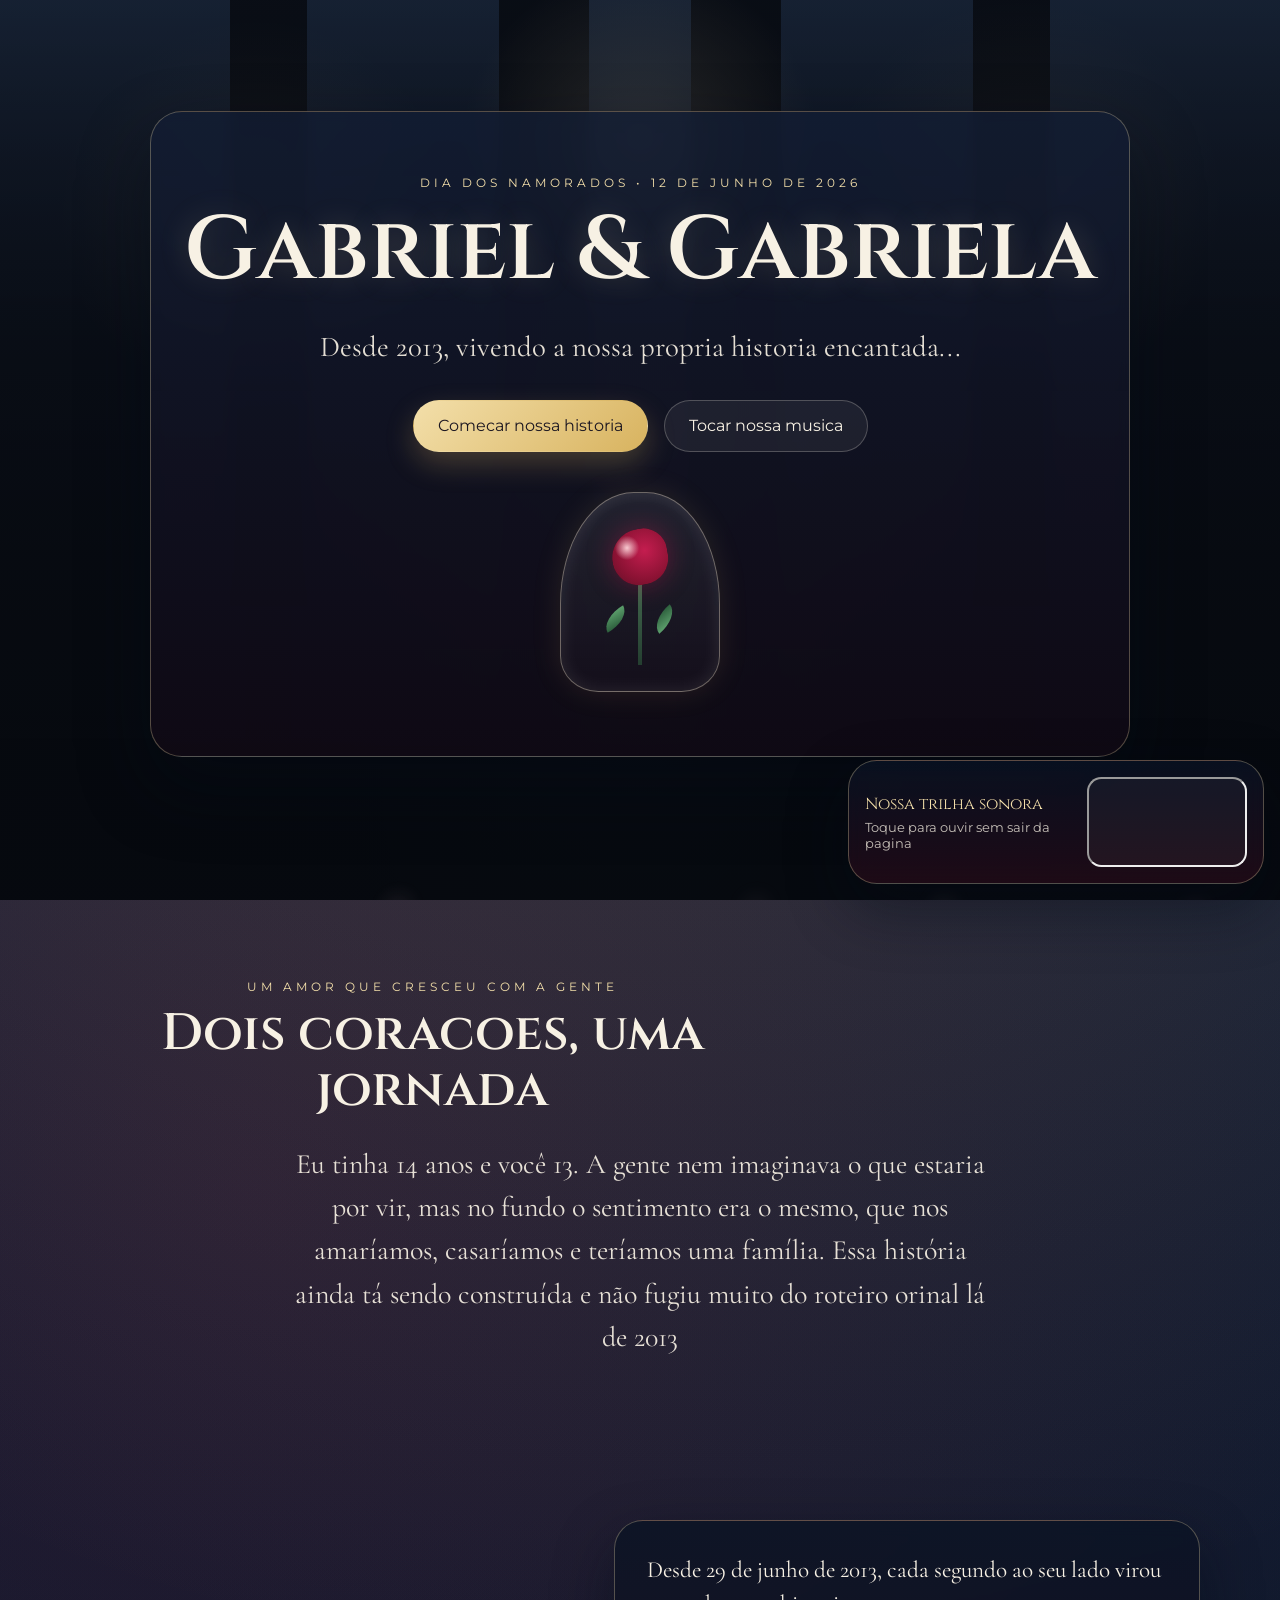
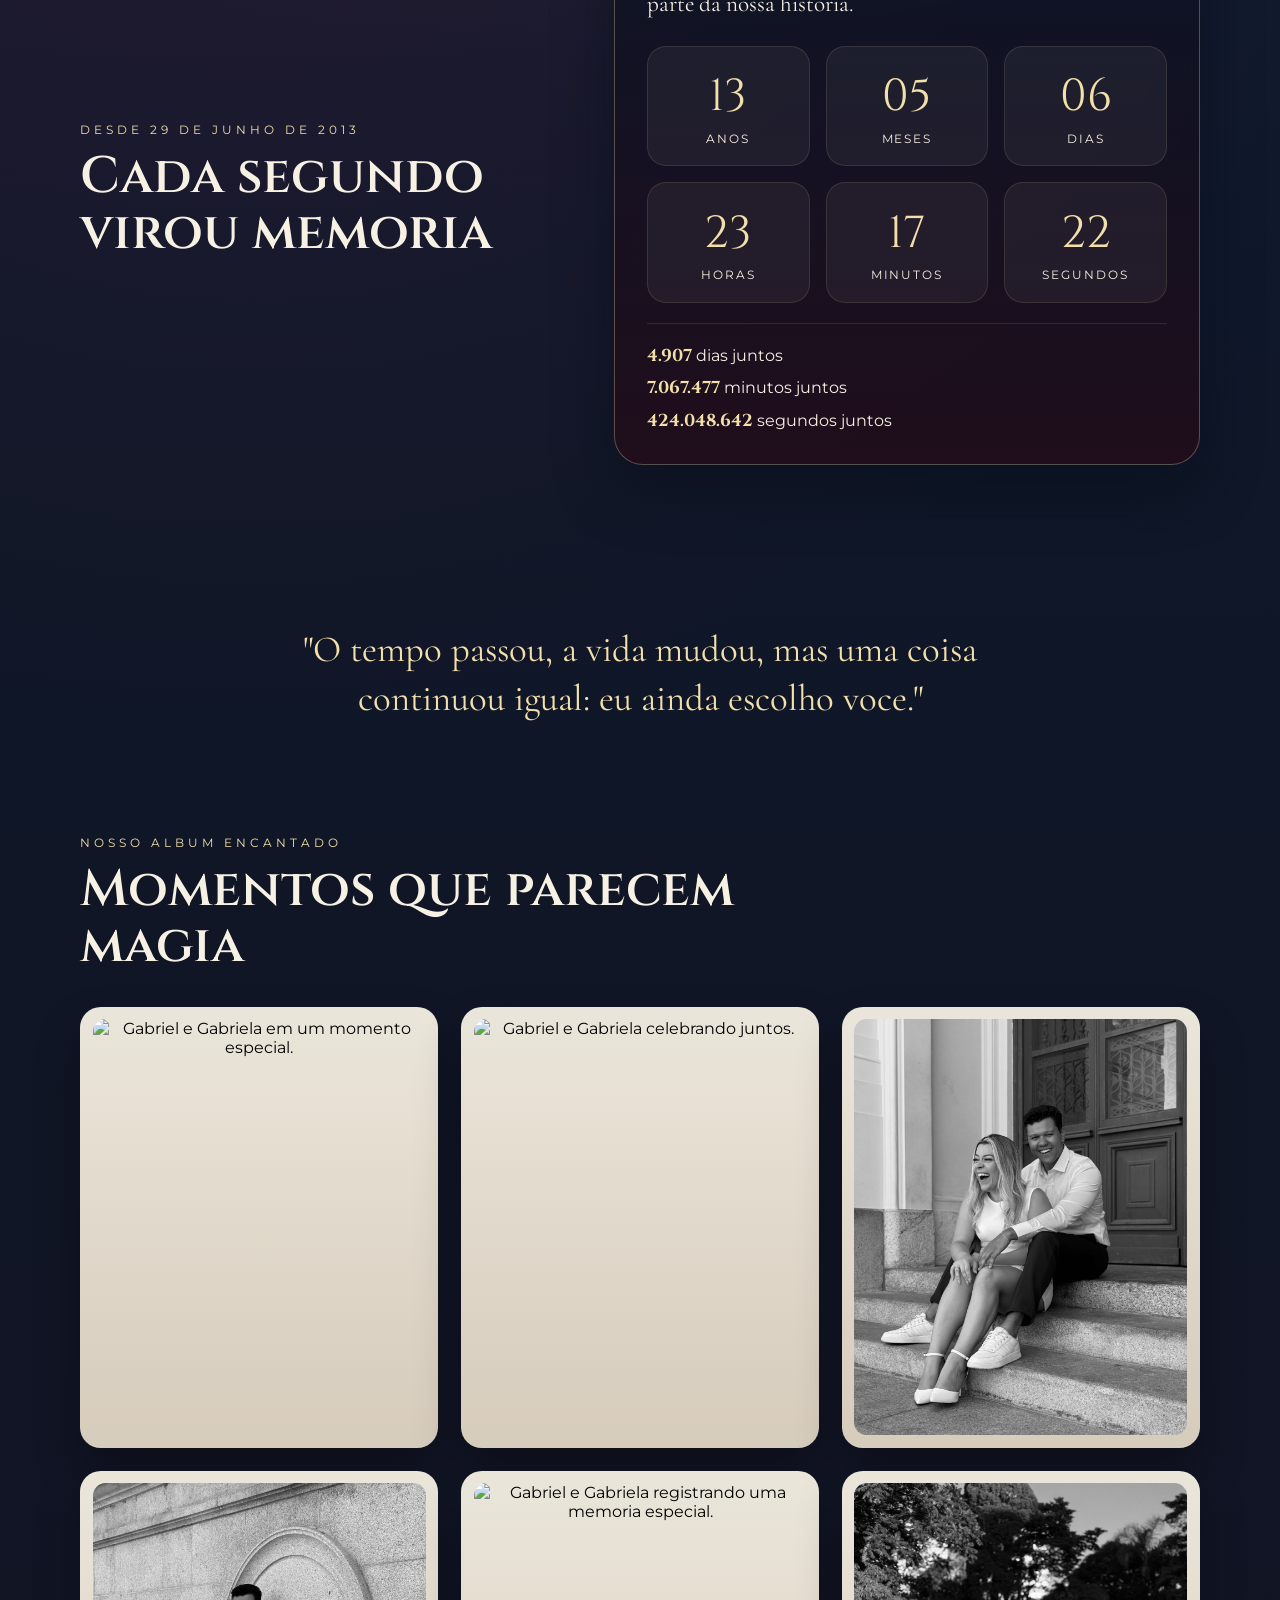
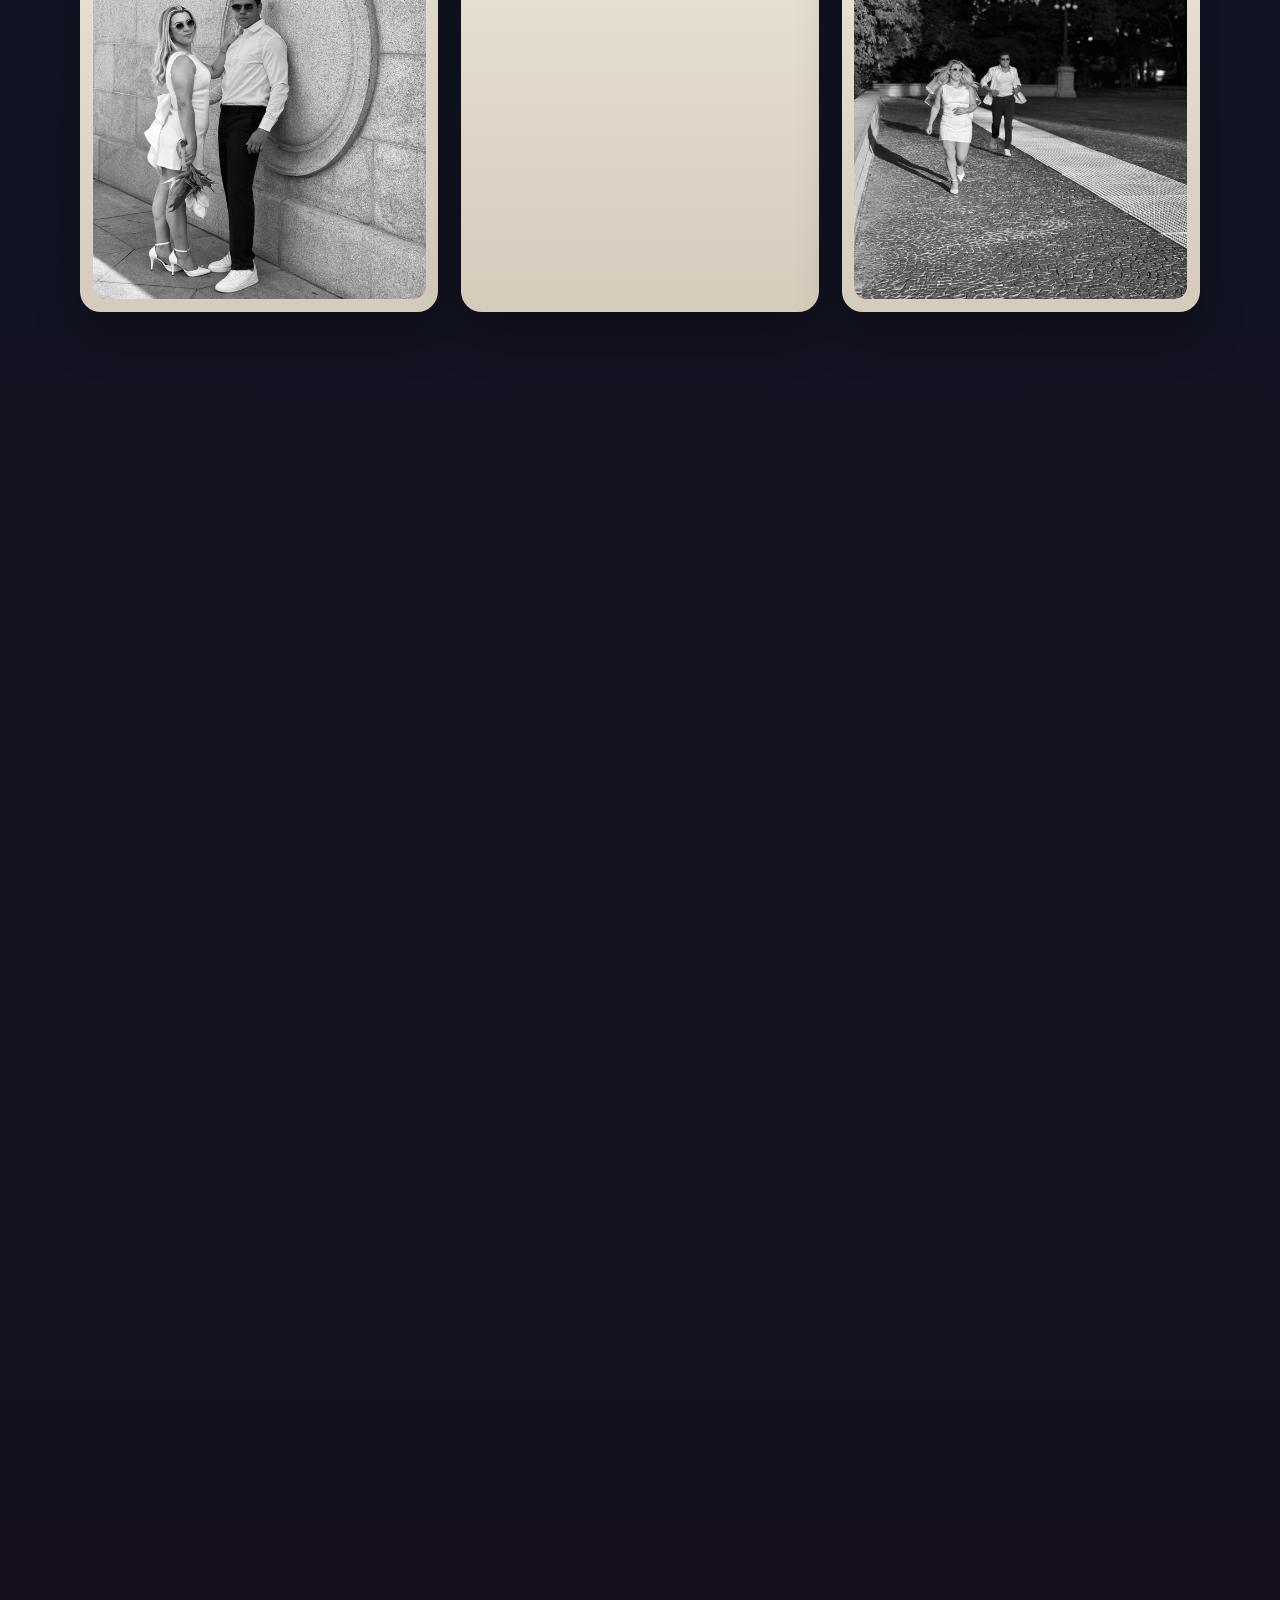
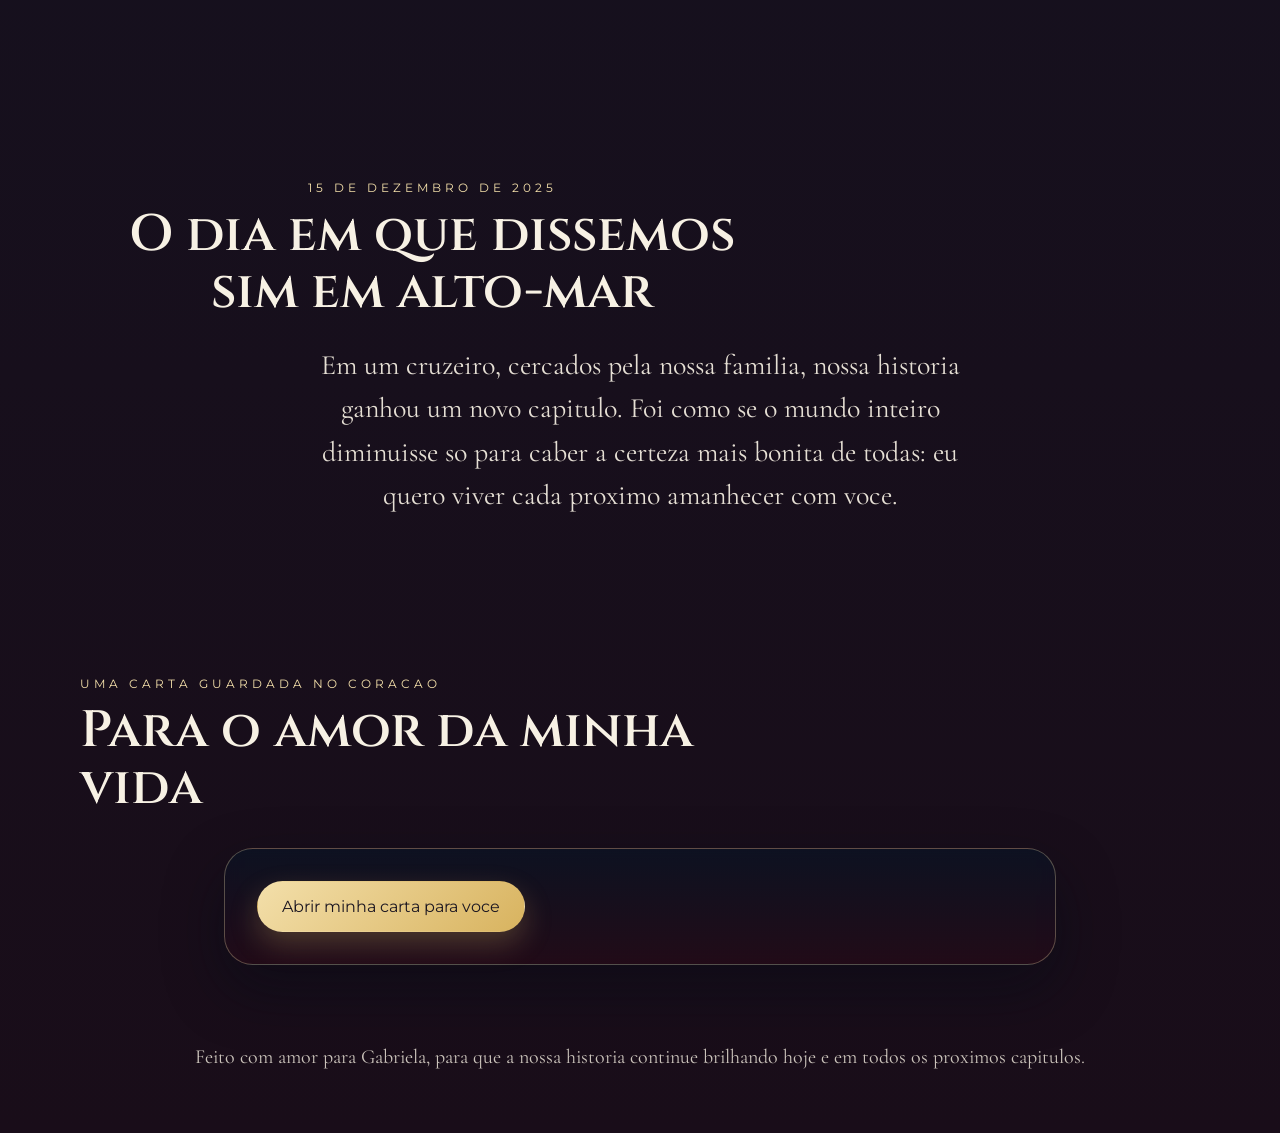
==== index.html @ 708307ec "first commit" ====
<!DOCTYPE html>
<html lang="pt-BR">
  <head>
    <meta charset="UTF-8" />
    <meta name="viewport" content="width=device-width, initial-scale=1.0" />
    <title>Gabriel & Gabriela | Nossa História Encantada</title>
    <meta
      name="description"
      content="Uma homenagem romântica de Dia dos Namorados para Gabriela, inspirada em um conto de fadas."
    />
    <link rel="preconnect" href="https://fonts.googleapis.com" />
    <link rel="preconnect" href="https://fonts.gstatic.com" crossorigin />
    <link
      href="https://fonts.googleapis.com/css2?family=Cinzel:wght@400;500;600;700&family=Cormorant+Garamond:wght@400;500;600;700&family=Montserrat:wght@300;400;500;600&display=swap"
      rel="stylesheet"
    />
    <link rel="stylesheet" href="style.css" />
  </head>
  <body>
    <div class="page-glow"></div>
    <div class="petal-layer" aria-hidden="true"></div>

    <header class="hero section" id="topo">
      <div class="hero-backdrop"></div>
      <div class="hero-content reveal reveal-zoom visible">
        <p class="eyebrow">Dia dos Namorados • 12 de junho de 2026</p>
        <h1>Gabriel & Gabriela</h1>
        <p class="hero-text">
          Desde 2013, vivendo a nossa propria historia encantada...
        </p>

        <div class="hero-actions">
          <button class="primary-button" id="start-story" type="button">
            Comecar nossa historia
          </button>
          <button class="secondary-button" id="music-toggle" type="button">
            Tocar nossa musica
          </button>
        </div>

        <div class="hero-ornament" aria-hidden="true">
          <div class="rose-glass">
            <div class="rose-stem"></div>
            <div class="rose-bloom"></div>
            <div class="rose-leaf left"></div>
            <div class="rose-leaf right"></div>
          </div>
        </div>
      </div>
    </header>

    <main>
      <section class="section intro-story reveal reveal-up" id="historia">
        <div class="section-heading">
          <p class="eyebrow">Um amor que cresceu com a gente</p>
          <h2>Dois coracoes, uma jornada</h2>
        </div>
        <p class="narrative">
          Eu tinha 14 anos e você 13. A gente nem imaginava o que estaria por vir,
          mas no fundo o sentimento era o mesmo, que nos amaríamos, casaríamos e
          teríamos uma família. Essa história ainda tá sendo construída e não
          fugiu muito do roteiro orinal lá de 2013
        </p>
      </section>

      <section class="section counter-section">
        <div class="section-heading reveal reveal-left">
          <p class="eyebrow">Desde 29 de junho de 2013</p>
          <h2>Cada segundo virou memoria</h2>
        </div>

        <div class="counter-card reveal reveal-right">
          <p class="counter-copy">
            Desde 29 de junho de 2013, cada segundo ao seu lado virou parte da
            nossa historia.
          </p>
          <div class="counter-grid" id="counter">
            <div class="counter-item">
              <span id="years">0</span>
              <small>anos</small>
            </div>
            <div class="counter-item">
              <span id="months">0</span>
              <small>meses</small>
            </div>
            <div class="counter-item">
              <span id="days">0</span>
              <small>dias</small>
            </div>
            <div class="counter-item">
              <span id="hours">0</span>
              <small>horas</small>
            </div>
            <div class="counter-item">
              <span id="minutes">0</span>
              <small>minutos</small>
            </div>
            <div class="counter-item">
              <span id="seconds">0</span>
              <small>segundos</small>
            </div>
          </div>
          <div class="counter-totals" aria-label="Totais acumulados do nosso tempo juntos">
            <p><strong id="total-days">0</strong> dias juntos</p>
            <p><strong id="total-minutes">0</strong> minutos juntos</p>
            <p><strong id="total-seconds">0</strong> segundos juntos</p>
          </div>
        </div>
      </section>

      <section class="section story-block reveal reveal-up">
        <p class="quote">
          "O tempo passou, a vida mudou, mas uma coisa continuou igual: eu ainda
          escolho voce."
        </p>
      </section>

      <section class="section gallery-section">
        <div class="section-heading reveal reveal-left">
          <p class="eyebrow">Nosso album encantado</p>
          <h2>Momentos que parecem magia</h2>
        </div>

        <div class="gallery-grid">
          <button class="photo-card reveal reveal-left tilt-left" type="button" data-image="assets/img/IMG_9709.HEIC.png" data-caption="Entre olhares e promessas, nosso amor sempre encontrou luz.">
            <img src="assets/img/IMG_9709.HEIC.png" alt="Gabriel e Gabriela em um momento especial." />
          </button>
          <button class="photo-card reveal reveal-right tilt-right" type="button" data-image="assets/img/IMG_9710.HEIC.png" data-caption="Tem lembrancas que o coracao guarda como joias raras.">
            <img src="assets/img/IMG_9710.HEIC.png" alt="Gabriel e Gabriela celebrando juntos." />
          </button>
          <button class="photo-card reveal reveal-zoom tilt-left" type="button" data-image="assets/img/IMG_9711.HEIC.png" data-caption="Nos seus abracos, eu sempre encontrei casa.">
            <img src="assets/img/IMG_9711.HEIC.png" alt="Gabriel e Gabriela sorrindo para a camera." />
          </button>
          <button class="photo-card reveal reveal-right tilt-right" type="button" data-image="assets/img/IMG_9712.HEIC.png" data-caption="A nossa historia sempre teve o brilho dos contos mais bonitos.">
            <img src="assets/img/IMG_9712.HEIC.png" alt="Momento romântico do casal." />
          </button>
          <button class="photo-card reveal reveal-left tilt-right" type="button" data-image="assets/img/IMG_9713.HEIC.png" data-caption="Entre risadas, fases, sonhos e desafios, fomos construindo algo raro.">
            <img src="assets/img/IMG_9713.HEIC.png" alt="Gabriel e Gabriela registrando uma memoria especial." />
          </button>
          <button class="photo-card reveal reveal-zoom tilt-left" type="button" data-image="assets/img/IMG_9714.HEIC.png" data-caption="Mesmo depois de tantos anos, meu coracao ainda encontra paz em voce.">
            <img src="assets/img/IMG_9714.HEIC.png" alt="Retrato romântico de Gabriel e Gabriela." />
          </button>
        </div>
      </section>

      <section class="section story-block reveal reveal-up">
        <p class="quote">
          "Entre risadas, fases, sonhos e desafios, fomos construindo algo raro."
        </p>
      </section>

      <section class="section gallery-section gallery-section-alt">
        <div class="gallery-grid">
          <button class="photo-card reveal reveal-right tilt-left" type="button" data-image="assets/img/IMG_9715.HEIC.png" data-caption="Quando a vida muda, o amor verdadeiro fica ainda mais bonito.">
            <img src="assets/img/IMG_9715.HEIC.png" alt="Gabriel e Gabriela em mais uma memoria importante." />
          </button>
          <button class="photo-card reveal reveal-left tilt-right" type="button" data-image="assets/img/IMG_9716.HEIC.png" data-caption="Voce e a minha paz nos dias calmos e a minha forca nos dias dificeis.">
            <img src="assets/img/IMG_9716.HEIC.png" alt="Gabriel e Gabriela juntos em clima de carinho." />
          </button>
          <button class="photo-card reveal reveal-zoom tilt-left" type="button" data-image="assets/img/IMG_9717.HEIC.png" data-caption="Cada memoria com voce parece um capitulo iluminado de um conto de fadas.">
            <img src="assets/img/IMG_9717.HEIC.png" alt="Gabriel e Gabriela em uma foto espontanea." />
          </button>
          <button class="photo-card reveal reveal-left tilt-right" type="button" data-image="assets/img/IMG_9718.HEIC.png" data-caption="Nosso amor aprendeu a crescer sem perder a delicadeza do comeco.">
            <img src="assets/img/IMG_9718.HEIC.png" alt="Gabriel e Gabriela vivendo um momento feliz." />
          </button>
          <button class="photo-card reveal reveal-right tilt-left" type="button" data-image="assets/img/IMG_9719.HEIC.png" data-caption="Em 15 de dezembro de 2025, nossa historia ganhou um novo e inesquecivel capitulo.">
            <img src="assets/img/IMG_9719.HEIC.png" alt="Gabriel e Gabriela em uma lembranca do casamento." />
          </button>
          <button class="photo-card reveal reveal-zoom tilt-right" type="button" data-image="assets/img/IMG_9720.HEIC.png" data-caption="Meu futuro favorito continua sendo qualquer lugar onde voce esteja.">
            <img src="assets/img/IMG_9720.HEIC.png" alt="Gabriel e Gabriela em um registro marcante da relacao." />
          </button>
        </div>
      </section>

      <section class="section cruise-section reveal reveal-up">
        <div class="section-heading">
          <p class="eyebrow">15 de dezembro de 2025</p>
          <h2>O dia em que dissemos sim em alto-mar</h2>
        </div>
        <p class="narrative">
          Em um cruzeiro, cercados pela nossa familia, nossa historia ganhou um
          novo capitulo. Foi como se o mundo inteiro diminuisse so para caber a
          certeza mais bonita de todas: eu quero viver cada proximo amanhecer com
          voce.
        </p>
      </section>

      <section class="section letter-section">
        <div class="section-heading reveal reveal-left">
          <p class="eyebrow">Uma carta guardada no coracao</p>
          <h2>Para o amor da minha vida</h2>
        </div>

        <div class="letter-card reveal reveal-right">
          <button class="primary-button" id="open-letter" type="button">
            Abrir minha carta para voce
          </button>

          <div class="letter-content" id="letter-content" hidden>
            <p>Brelinha,</p>
            <p>
              desde 2013, voce faz parte da minha vida de um jeito que nenhuma
              palavra consegue explicar completamente.
            </p>
            <p>
              Eu era so um menino de 14 anos quando tudo comecou, e voce uma
              menina de 13. A gente cresceu, mudou, aprendeu, sonhou, enfrentou
              fases dificeis e viveu momentos que hoje fazem parte do que temos de
              mais bonito.
            </p>
            <p>
              Em 15 de dezembro de 2025, no nosso casamento, no cruzeiro, com
              nossa familia ao lado, eu tive ainda mais certeza de que viver
              essa vida com voce e o meu maior presente.
            </p>
            <p>
              Voce e minha escolha, minha paz, minha melhor lembrança e meu
              futuro favorito.
            </p>
            <p>Feliz Dia dos Namorados.</p>
            <p>Com todo o meu amor,<br />Gabriel.</p>
          </div>
        </div>
      </section>
    </main>

    <footer class="footer">
      <p>
        Feito com amor para Gabriela, para que a nossa historia continue brilhando
        hoje e em todos os proximos capitulos.
      </p>
    </footer>

    <section class="music-panel" aria-label="Player da nossa musica">
      <div class="music-copy">
        <span>Nossa trilha sonora</span>
        <small id="music-status">Toque para ouvir sem sair da pagina</small>
      </div>
      <iframe
        id="youtube-player"
        src="about:blank"
        title="Nossa musica"
        allow="autoplay; encrypted-media; picture-in-picture"
        referrerpolicy="strict-origin-when-cross-origin"
        allowfullscreen
      ></iframe>
    </section>

    <div class="lightbox" id="lightbox" aria-hidden="true">
      <div class="lightbox-backdrop" data-close-lightbox></div>
      <div class="lightbox-dialog" role="dialog" aria-modal="true" aria-labelledby="lightbox-caption">
        <button class="lightbox-close" id="lightbox-close" type="button" aria-label="Fechar imagem">
          ×
        </button>
        <img id="lightbox-image" src="" alt="" />
        <p id="lightbox-caption"></p>
      </div>
    </div>

    <script src="script.js"></script>
  </body>
</html>
---- style.css ----
:root {
  --night: #0f1a2e;
  --royal: #1f3c73;
  --wine: #5a1732;
  --gold: #d8b35f;
  --gold-soft: #f3dfaa;
  --rose: #a11e3f;
  --cream: #f7f1e4;
  --mist: rgba(255, 248, 235, 0.72);
  --shadow: rgba(4, 10, 22, 0.45);
  --card: rgba(14, 22, 39, 0.66);
  --border: rgba(244, 224, 171, 0.3);
  --max-width: 1120px;
}

* {
  box-sizing: border-box;
}

html {
  scroll-behavior: smooth;
}

body {
  margin: 0;
  min-height: 100vh;
  font-family: "Montserrat", sans-serif;
  color: var(--cream);
  background:
    radial-gradient(circle at top, rgba(216, 179, 95, 0.22), transparent 28%),
    radial-gradient(circle at 20% 20%, rgba(161, 30, 63, 0.14), transparent 24%),
    linear-gradient(180deg, #14213e 0%, #0f1728 36%, #190d19 100%);
  overflow-x: hidden;
}

body::before {
  content: "";
  position: fixed;
  inset: 0;
  background:
    linear-gradient(135deg, rgba(255, 255, 255, 0.04), transparent 30%),
    radial-gradient(circle at center, rgba(255, 223, 147, 0.06), transparent 60%);
  pointer-events: none;
  z-index: -2;
}

img {
  display: block;
  max-width: 100%;
}

button {
  font: inherit;
}

.page-glow {
  position: fixed;
  inset: auto 0 0;
  height: 20rem;
  background: radial-gradient(circle at bottom, rgba(214, 177, 92, 0.24), transparent 58%);
  pointer-events: none;
  z-index: -1;
}

.petal-layer {
  position: fixed;
  inset: 0;
  pointer-events: none;
  overflow: hidden;
  z-index: 5;
}

.petal {
  position: absolute;
  top: -10vh;
  width: 14px;
  height: 20px;
  border-radius: 70% 0 70% 0;
  background: linear-gradient(180deg, #f6d4d9 0%, #b31542 100%);
  opacity: 0.7;
  filter: drop-shadow(0 0 12px rgba(255, 203, 217, 0.35));
  animation: petal-fall linear forwards;
}

.section {
  position: relative;
  width: min(calc(100% - 2rem), var(--max-width));
  margin: 0 auto;
  padding: 5rem 0;
}

.hero {
  min-height: 100vh;
  width: 100%;
  display: grid;
  place-items: center;
  padding: 2rem 1rem 4rem;
}

.hero-backdrop {
  position: absolute;
  inset: 0;
  background:
    radial-gradient(circle at 50% 16%, rgba(255, 232, 182, 0.3), transparent 18%),
    radial-gradient(circle at 50% 88%, rgba(17, 25, 44, 0.88), transparent 28%),
    radial-gradient(circle at 20% 24%, rgba(255, 223, 168, 0.12), transparent 16%),
    radial-gradient(circle at 80% 22%, rgba(255, 223, 168, 0.12), transparent 16%),
    linear-gradient(0deg, rgba(10, 14, 24, 0.88) 0 18%, transparent 18% 100%),
    linear-gradient(90deg, transparent 0 18%, rgba(9, 13, 24, 0.78) 18% 24%, transparent 24% 39%, rgba(9, 13, 24, 0.8) 39% 46%, transparent 46% 54%, rgba(9, 13, 24, 0.8) 54% 61%, transparent 61% 76%, rgba(9, 13, 24, 0.78) 76% 82%, transparent 82% 100%),
    linear-gradient(180deg, rgba(8, 15, 27, 0.1), rgba(8, 15, 27, 0.74)),
    linear-gradient(180deg, #294675 0%, #17233e 38%, #120f1d 100%);
  filter: saturate(0.8) brightness(0.6);
  z-index: -1;
}

.hero-backdrop::after {
  content: "";
  position: absolute;
  inset: 0;
  background:
    linear-gradient(180deg, rgba(8, 15, 27, 0.2), rgba(8, 15, 27, 0.85)),
    radial-gradient(circle at center, rgba(255, 216, 136, 0.08), transparent 45%);
}

.hero-content {
  width: min(100%, 980px);
  text-align: center;
  padding: 4rem 1.5rem;
  border: 1px solid var(--border);
  border-radius: 2rem;
  background: linear-gradient(180deg, rgba(18, 29, 52, 0.78), rgba(19, 10, 22, 0.72));
  box-shadow: 0 30px 70px var(--shadow);
  backdrop-filter: blur(6px);
}

.eyebrow {
  margin: 0 0 0.75rem;
  letter-spacing: 0.25rem;
  text-transform: uppercase;
  font-size: 0.72rem;
  color: var(--gold-soft);
}

h1,
h2 {
  margin: 0;
  font-family: "Cinzel", serif;
  font-weight: 600;
  line-height: 1.1;
}

h1 {
  font-size: clamp(2.8rem, 7vw, 5.8rem);
  text-shadow: 0 0 30px rgba(243, 223, 170, 0.18);
}

h2 {
  font-size: clamp(2rem, 4vw, 3.4rem);
}

.hero-text,
.narrative,
.counter-copy,
.quote,
.footer p,
.letter-content p {
  font-family: "Cormorant Garamond", serif;
}

.hero-text {
  max-width: 42rem;
  margin: 1.5rem auto 0;
  font-size: clamp(1.3rem, 2.5vw, 1.8rem);
  line-height: 1.5;
  color: rgba(247, 241, 228, 0.92);
}

.hero-actions {
  display: flex;
  justify-content: center;
  gap: 1rem;
  flex-wrap: wrap;
  margin-top: 2rem;
}

.primary-button,
.secondary-button {
  border: 1px solid transparent;
  border-radius: 999px;
  padding: 0.95rem 1.5rem;
  cursor: pointer;
  transition: transform 180ms ease, box-shadow 180ms ease, border-color 180ms ease,
    background 180ms ease;
}

.primary-button {
  color: #1b1621;
  background: linear-gradient(135deg, var(--gold-soft), var(--gold));
  box-shadow: 0 12px 28px rgba(216, 179, 95, 0.26);
}

.secondary-button {
  color: var(--cream);
  background: rgba(255, 255, 255, 0.06);
  border-color: rgba(247, 241, 228, 0.24);
}

.primary-button:hover,
.primary-button:focus-visible,
.secondary-button:hover,
.secondary-button:focus-visible,
.photo-card:hover,
.photo-card:focus-visible {
  transform: translateY(-3px);
}

.primary-button:hover,
.primary-button:focus-visible {
  box-shadow: 0 18px 36px rgba(216, 179, 95, 0.3);
}

.secondary-button:hover,
.secondary-button:focus-visible {
  border-color: rgba(243, 223, 170, 0.5);
  box-shadow: 0 10px 26px rgba(7, 11, 22, 0.22);
}

.hero-ornament {
  margin-top: 2.5rem;
  display: flex;
  justify-content: center;
}

.rose-glass {
  position: relative;
  width: 10rem;
  height: 12.5rem;
  border: 1px solid rgba(255, 240, 212, 0.38);
  border-radius: 46% 46% 24% 24% / 56% 56% 18% 18%;
  background: linear-gradient(180deg, rgba(246, 243, 255, 0.08), rgba(255, 255, 255, 0.02));
  box-shadow:
    inset 0 0 18px rgba(255, 255, 255, 0.1),
    0 0 30px rgba(216, 179, 95, 0.12);
}

.rose-stem {
  position: absolute;
  left: 50%;
  bottom: 1.6rem;
  width: 4px;
  height: 6rem;
  background: linear-gradient(180deg, #497154, #243e30);
  transform: translateX(-50%);
}

.rose-bloom {
  position: absolute;
  left: 50%;
  top: 2.3rem;
  width: 3.5rem;
  height: 3.5rem;
  transform: translateX(-50%) rotate(-10deg);
  border-radius: 55% 45% 50% 50%;
  background:
    radial-gradient(circle at 30% 30%, #f8c9d0, transparent 22%),
    radial-gradient(circle at 60% 40%, #c41d4f 0%, #8a1233 62%, #5f1027 100%);
  box-shadow: 0 0 26px rgba(196, 29, 79, 0.38);
}

.rose-leaf {
  position: absolute;
  bottom: 4rem;
  width: 1.7rem;
  height: 1rem;
  background: linear-gradient(180deg, #5c9f6c, #2d5f3d);
  border-radius: 100% 0 100% 0;
}

.rose-leaf.left {
  left: 50%;
  transform: translateX(-140%) rotate(-30deg);
}

.rose-leaf.right {
  left: 50%;
  transform: translateX(40%) rotate(140deg);
}

.section-heading {
  max-width: 44rem;
}

.intro-story,
.story-block,
.cruise-section {
  text-align: center;
}

.narrative {
  max-width: 44rem;
  margin: 1.5rem auto 0;
  font-size: clamp(1.35rem, 2.8vw, 1.75rem);
  line-height: 1.55;
  color: rgba(247, 241, 228, 0.92);
}

.counter-section {
  display: grid;
  grid-template-columns: 1fr 1.15fr;
  gap: 1.5rem;
  align-items: center;
}

.counter-card,
.letter-card,
.music-panel {
  border: 1px solid var(--border);
  background: linear-gradient(180deg, rgba(10, 19, 36, 0.78), rgba(36, 11, 24, 0.78));
  border-radius: 1.8rem;
  box-shadow: 0 24px 60px var(--shadow);
  backdrop-filter: blur(8px);
}

.counter-card {
  padding: 2rem;
}

.counter-copy {
  margin: 0 0 1.5rem;
  font-size: 1.45rem;
  line-height: 1.5;
}

.counter-grid {
  display: grid;
  grid-template-columns: repeat(3, minmax(0, 1fr));
  gap: 1rem;
}

.counter-totals {
  display: grid;
  gap: 0.6rem;
  margin-top: 1.25rem;
  padding-top: 1.25rem;
  border-top: 1px solid rgba(243, 223, 170, 0.12);
}

.counter-totals p {
  margin: 0;
  font-size: 1rem;
  color: var(--text-soft);
}

.counter-totals strong {
  color: var(--gold-soft);
  font-family: "Cinzel", serif;
  font-size: 1.08em;
}

.counter-item {
  padding: 1.2rem 1rem;
  text-align: center;
  border-radius: 1.2rem;
  background: rgba(255, 255, 255, 0.05);
  border: 1px solid rgba(243, 223, 170, 0.12);
}

.counter-item span {
  display: block;
  font-family: "Cinzel", serif;
  font-size: clamp(1.9rem, 4vw, 2.8rem);
  color: var(--gold-soft);
}

.counter-item small {
  display: block;
  margin-top: 0.3rem;
  text-transform: uppercase;
  letter-spacing: 0.12rem;
  font-size: 0.72rem;
}

.quote {
  margin: 0 auto;
  max-width: 46rem;
  font-size: clamp(1.7rem, 3vw, 2.3rem);
  line-height: 1.35;
  color: var(--gold-soft);
}

.gallery-section {
  padding-top: 2rem;
}

.gallery-grid {
  display: grid;
  grid-template-columns: repeat(3, minmax(0, 1fr));
  gap: 1.4rem;
  margin-top: 2rem;
}

.photo-card {
  position: relative;
  padding: 0.8rem;
  border: 0;
  border-radius: 1.3rem;
  background: linear-gradient(180deg, rgba(247, 241, 228, 0.95), rgba(236, 224, 204, 0.9));
  box-shadow: 0 24px 45px rgba(0, 0, 0, 0.28);
  overflow: hidden;
  cursor: pointer;
  transition: transform 220ms ease, box-shadow 220ms ease;
}

.photo-card::after {
  content: "";
  position: absolute;
  inset: 0;
  background: linear-gradient(135deg, rgba(255, 255, 255, 0.32), transparent 40%);
  opacity: 0;
  transition: opacity 220ms ease;
}

.photo-card:hover::after,
.photo-card:focus-visible::after {
  opacity: 1;
}

.photo-card:hover,
.photo-card:focus-visible {
  box-shadow: 0 30px 56px rgba(0, 0, 0, 0.34);
}

.photo-card img {
  aspect-ratio: 4 / 5;
  object-fit: cover;
  border-radius: 0.8rem;
}

.tilt-left {
  transform: rotate(-1.8deg);
}

.tilt-right {
  transform: rotate(1.8deg);
}

.letter-card {
  padding: 2rem;
  max-width: 52rem;
  margin: 2rem auto 0;
}

.letter-content {
  margin-top: 1.5rem;
  padding-top: 1.5rem;
  border-top: 1px solid rgba(243, 223, 170, 0.2);
}

.letter-content p {
  font-size: 1.45rem;
  line-height: 1.6;
  margin: 0 0 1rem;
}

.footer {
  width: min(calc(100% - 2rem), var(--max-width));
  margin: 0 auto;
  padding: 0 0 4rem;
  text-align: center;
}

.footer p {
  margin: 0;
  font-size: 1.25rem;
  color: rgba(247, 241, 228, 0.8);
}

.music-panel {
  position: fixed;
  right: 1rem;
  bottom: 1rem;
  z-index: 10;
  display: flex;
  align-items: center;
  gap: 1rem;
  width: min(26rem, calc(100% - 2rem));
  padding: 1rem;
}

.music-copy span,
.music-copy small {
  display: block;
}

.music-copy span {
  font-family: "Cinzel", serif;
  color: var(--gold-soft);
}

.music-copy small {
  margin-top: 0.2rem;
  color: rgba(247, 241, 228, 0.78);
}

#youtube-player {
  width: 160px;
  height: 90px;
  border-radius: 0.9rem;
  overflow: hidden;
  background: rgba(255, 255, 255, 0.04);
  flex-shrink: 0;
}

.lightbox {
  position: fixed;
  inset: 0;
  display: grid;
  place-items: center;
  opacity: 0;
  visibility: hidden;
  transition: opacity 220ms ease, visibility 220ms ease;
  z-index: 20;
}

.lightbox.is-open {
  opacity: 1;
  visibility: visible;
}

.lightbox-backdrop {
  position: absolute;
  inset: 0;
  background: rgba(5, 8, 16, 0.8);
  backdrop-filter: blur(8px);
}

.lightbox-dialog {
  position: relative;
  width: min(calc(100% - 2rem), 60rem);
  padding: 1rem;
  border-radius: 1.6rem;
  background: linear-gradient(180deg, rgba(14, 24, 42, 0.95), rgba(28, 11, 23, 0.94));
  border: 1px solid rgba(243, 223, 170, 0.2);
  box-shadow: 0 30px 60px rgba(0, 0, 0, 0.38);
}

.lightbox-dialog img {
  width: 100%;
  max-height: 76vh;
  object-fit: contain;
  border-radius: 1rem;
}

.lightbox-dialog p {
  margin: 1rem 0 0;
  text-align: center;
  font-family: "Cormorant Garamond", serif;
  font-size: 1.4rem;
}

.lightbox-close {
  position: absolute;
  top: 0.6rem;
  right: 0.8rem;
  border: 0;
  width: 2.3rem;
  height: 2.3rem;
  border-radius: 999px;
  background: rgba(255, 255, 255, 0.12);
  color: var(--cream);
  cursor: pointer;
  font-size: 1.5rem;
}

.reveal {
  opacity: 0;
  transition:
    opacity 700ms ease,
    transform 700ms ease,
    filter 700ms ease;
  filter: blur(10px);
}

.reveal-up {
  transform: translateY(46px);
}

.reveal-left {
  transform: translateX(-46px);
}

.reveal-right {
  transform: translateX(46px);
}

.reveal-zoom {
  transform: scale(0.9);
}

.reveal.visible {
  opacity: 1;
  transform: none;
  filter: blur(0);
}

@keyframes petal-fall {
  0% {
    transform: translate3d(0, 0, 0) rotate(0deg);
  }
  100% {
    transform: translate3d(var(--drift, 20px), 110vh, 0) rotate(540deg);
  }
}

@media (max-width: 900px) {
  .counter-section,
  .gallery-grid {
    grid-template-columns: 1fr;
  }

  .music-panel {
    left: 1rem;
    right: 1rem;
    width: auto;
  }
}

@media (max-width: 680px) {
  .section {
    width: min(calc(100% - 1.2rem), var(--max-width));
    padding: 4rem 0;
  }

  .hero-content,
  .counter-card,
  .letter-card {
    padding: 1.5rem;
  }

  .hero-text,
  .narrative,
  .counter-copy,
  .letter-content p {
    font-size: 1.2rem;
  }

  .counter-grid {
    grid-template-columns: repeat(2, minmax(0, 1fr));
  }

  .music-panel {
    flex-direction: column;
    align-items: stretch;
  }

  #youtube-player {
    width: 100%;
    height: 180px;
  }
}
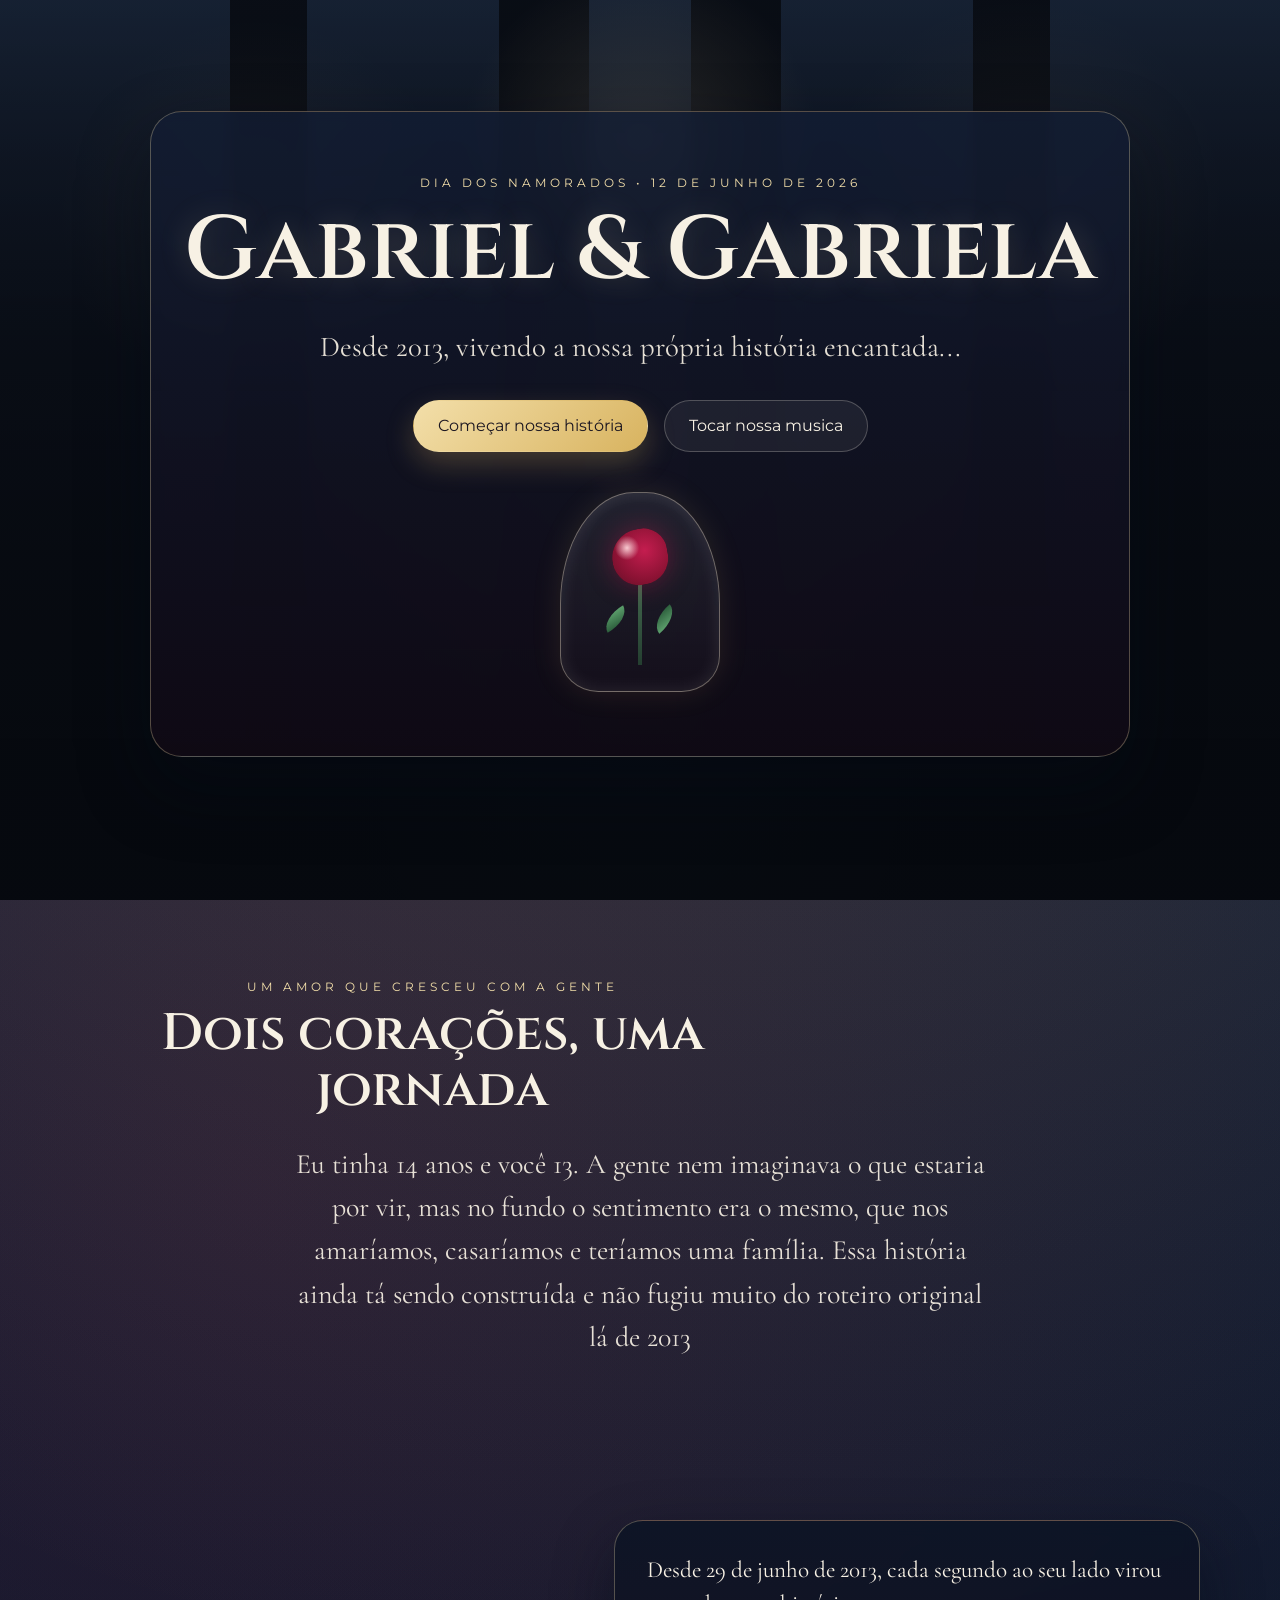
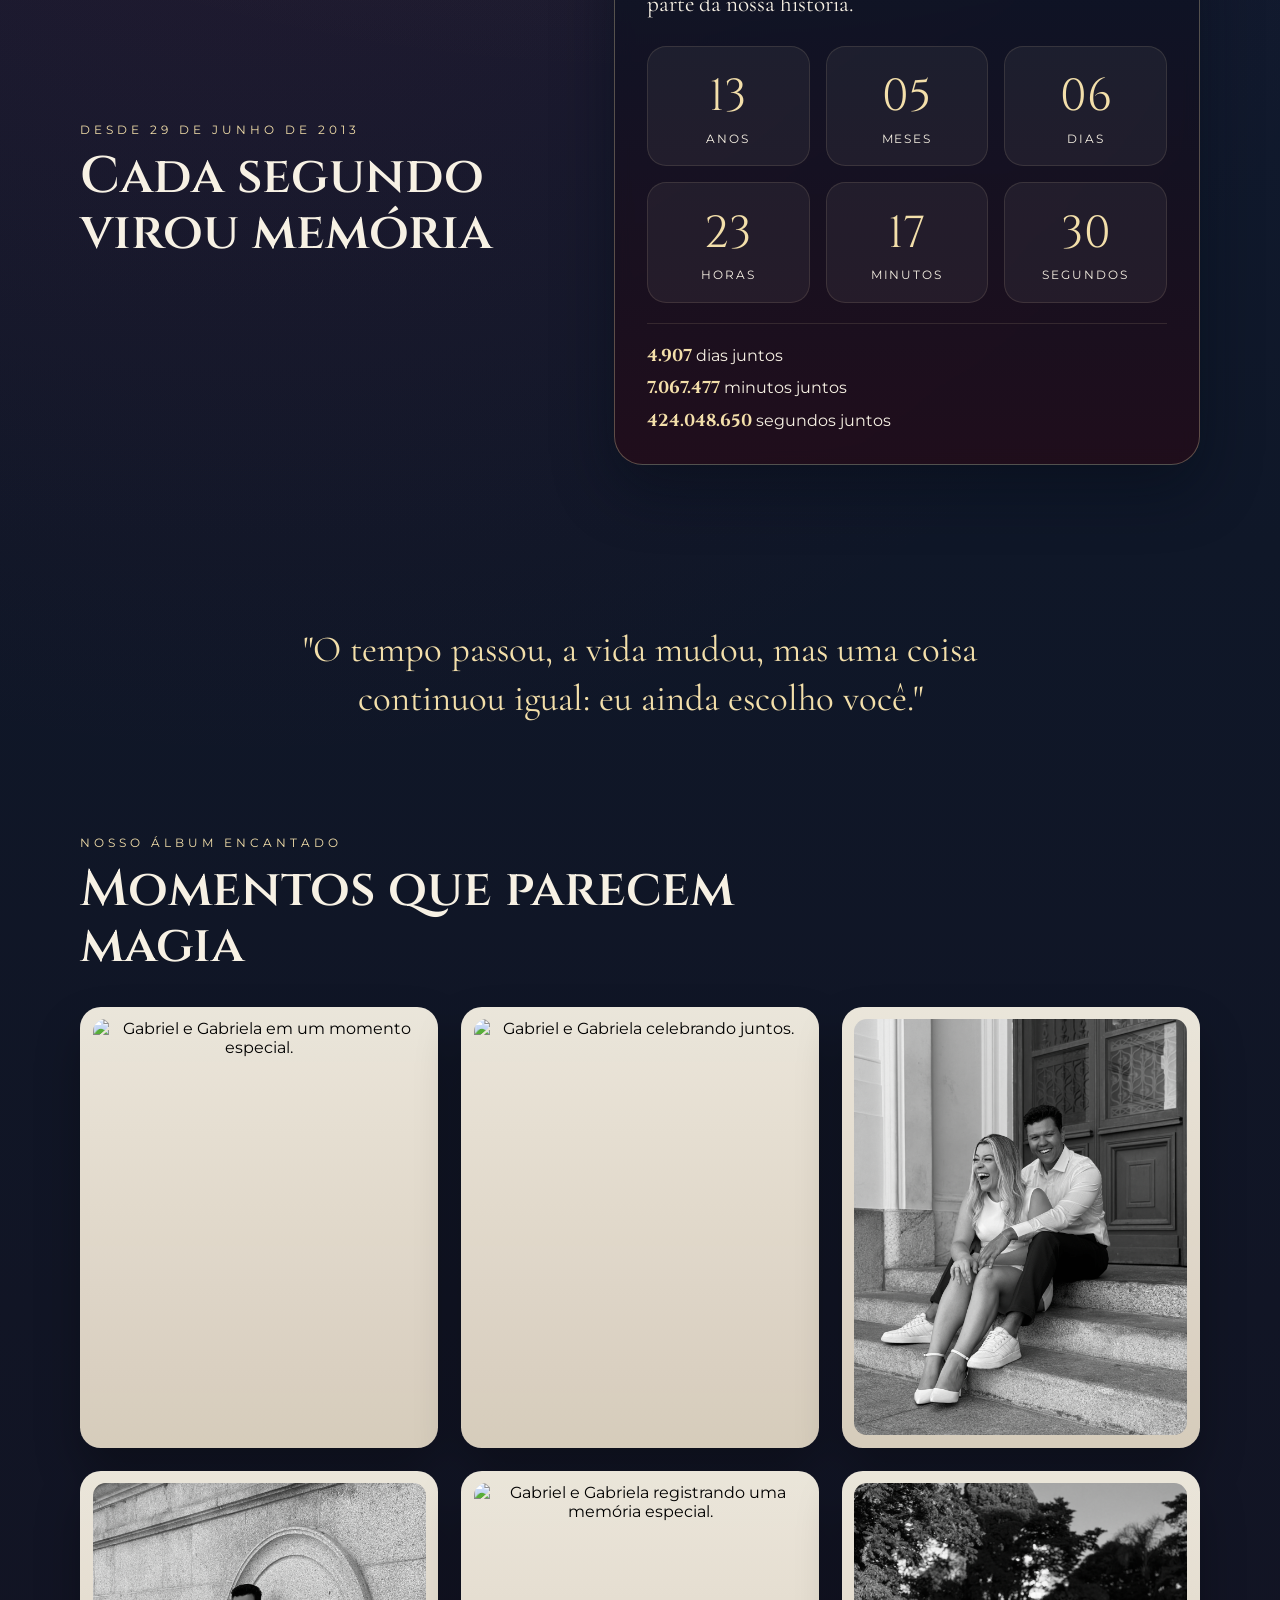
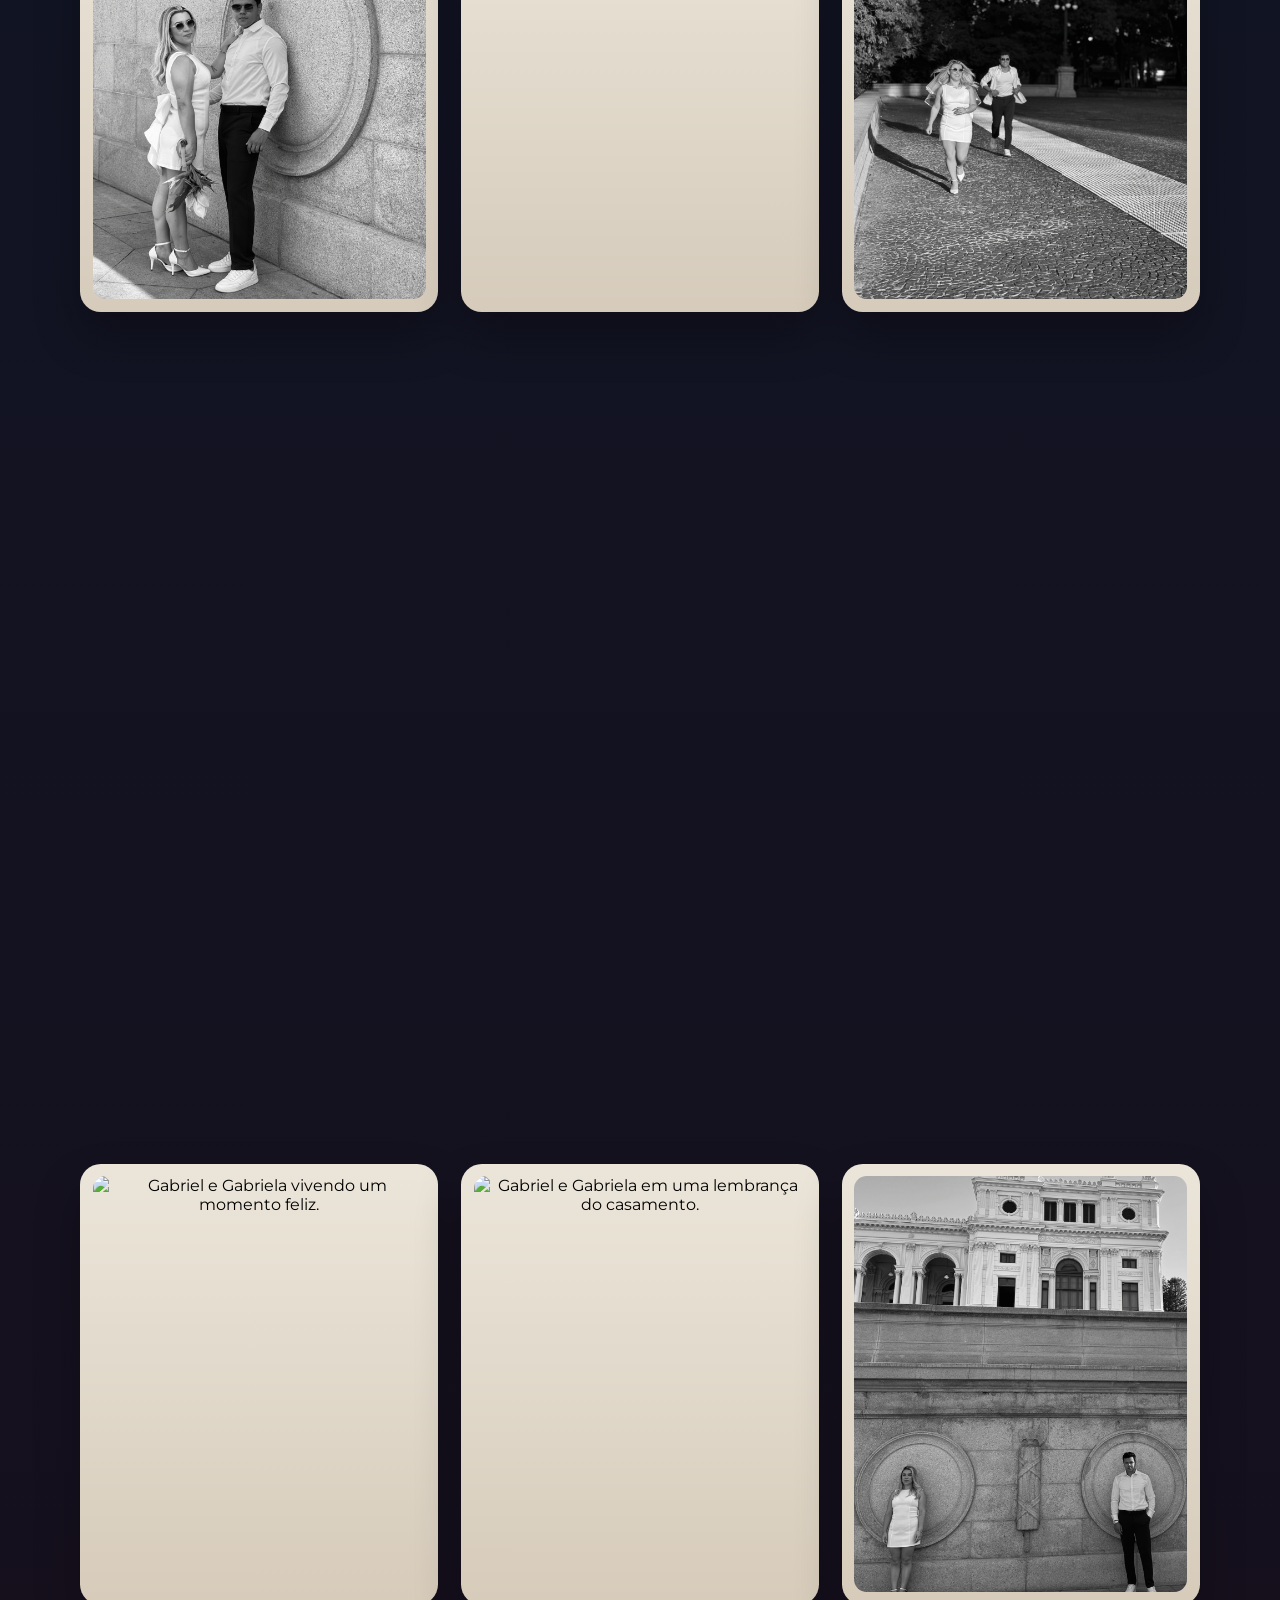
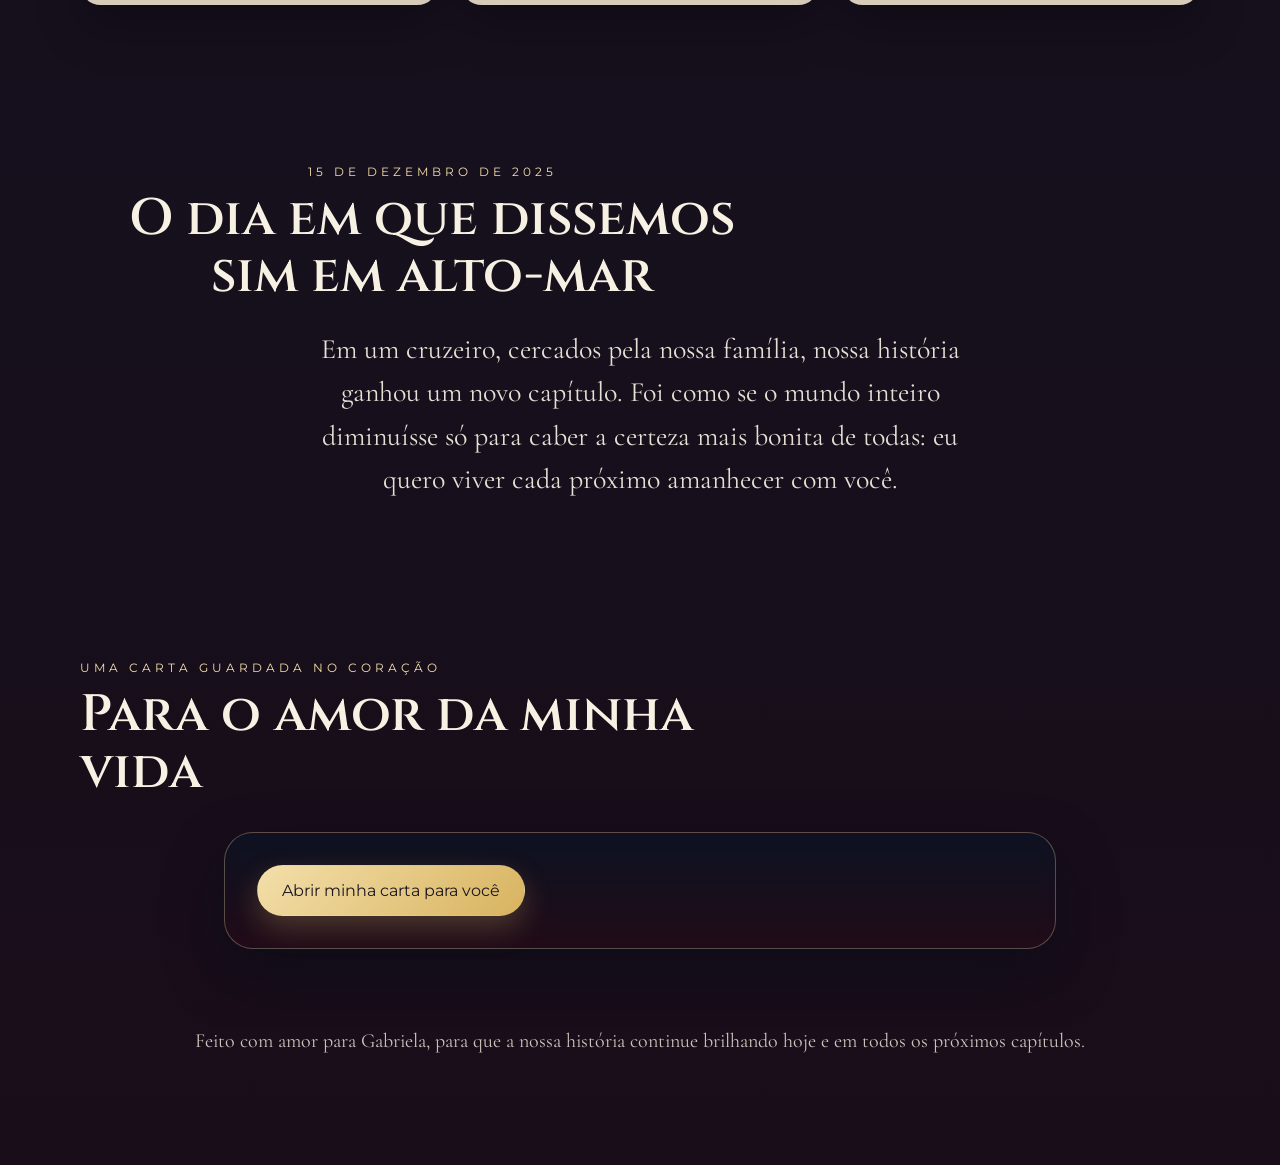
==== commit 35623461: "Revise Portuguese accents across landing page" ====
--- a/index.html
+++ b/index.html
@@ -26,15 +26,15 @@
         <p class="eyebrow">Dia dos Namorados • 12 de junho de 2026</p>
         <h1>Gabriel & Gabriela</h1>
         <p class="hero-text">
-          Desde 2013, vivendo a nossa propria historia encantada...
+          Desde 2013, vivendo a nossa própria história encantada...
         </p>
 
         <div class="hero-actions">
           <button class="primary-button" id="start-story" type="button">
-            Comecar nossa historia
+            Começar nossa história
           </button>
           <button class="secondary-button" id="music-toggle" type="button">
-            Tocar nossa musica
+            Tocar nossa música
           </button>
         </div>
 
@@ -53,26 +53,26 @@
       <section class="section intro-story reveal reveal-up" id="historia">
         <div class="section-heading">
           <p class="eyebrow">Um amor que cresceu com a gente</p>
-          <h2>Dois coracoes, uma jornada</h2>
+          <h2>Dois corações, uma jornada</h2>
         </div>
         <p class="narrative">
           Eu tinha 14 anos e você 13. A gente nem imaginava o que estaria por vir,
           mas no fundo o sentimento era o mesmo, que nos amaríamos, casaríamos e
           teríamos uma família. Essa história ainda tá sendo construída e não
-          fugiu muito do roteiro orinal lá de 2013
+          fugiu muito do roteiro original lá de 2013
         </p>
       </section>
 
       <section class="section counter-section">
         <div class="section-heading reveal reveal-left">
           <p class="eyebrow">Desde 29 de junho de 2013</p>
-          <h2>Cada segundo virou memoria</h2>
+          <h2>Cada segundo virou memória</h2>
         </div>
 
         <div class="counter-card reveal reveal-right">
           <p class="counter-copy">
             Desde 29 de junho de 2013, cada segundo ao seu lado virou parte da
-            nossa historia.
+            nossa história.
           </p>
           <div class="counter-grid" id="counter">
             <div class="counter-item">
@@ -111,13 +111,13 @@
       <section class="section story-block reveal reveal-up">
         <p class="quote">
           "O tempo passou, a vida mudou, mas uma coisa continuou igual: eu ainda
-          escolho voce."
+          escolho você."
         </p>
       </section>
 
       <section class="section gallery-section">
         <div class="section-heading reveal reveal-left">
-          <p class="eyebrow">Nosso album encantado</p>
+          <p class="eyebrow">Nosso álbum encantado</p>
           <h2>Momentos que parecem magia</h2>
         </div>
 
@@ -125,19 +125,19 @@
           <button class="photo-card reveal reveal-left tilt-left" type="button" data-image="assets/img/IMG_9709.HEIC.png" data-caption="Entre olhares e promessas, nosso amor sempre encontrou luz.">
             <img src="assets/img/IMG_9709.HEIC.png" alt="Gabriel e Gabriela em um momento especial." />
           </button>
-          <button class="photo-card reveal reveal-right tilt-right" type="button" data-image="assets/img/IMG_9710.HEIC.png" data-caption="Tem lembrancas que o coracao guarda como joias raras.">
+          <button class="photo-card reveal reveal-right tilt-right" type="button" data-image="assets/img/IMG_9710.HEIC.png" data-caption="Tem lembranças que o coração guarda como joias raras.">
             <img src="assets/img/IMG_9710.HEIC.png" alt="Gabriel e Gabriela celebrando juntos." />
           </button>
-          <button class="photo-card reveal reveal-zoom tilt-left" type="button" data-image="assets/img/IMG_9711.HEIC.png" data-caption="Nos seus abracos, eu sempre encontrei casa.">
+          <button class="photo-card reveal reveal-zoom tilt-left" type="button" data-image="assets/img/IMG_9711.HEIC.png" data-caption="Nos seus abraços, eu sempre encontrei casa.">
             <img src="assets/img/IMG_9711.HEIC.png" alt="Gabriel e Gabriela sorrindo para a camera." />
           </button>
-          <button class="photo-card reveal reveal-right tilt-right" type="button" data-image="assets/img/IMG_9712.HEIC.png" data-caption="A nossa historia sempre teve o brilho dos contos mais bonitos.">
+          <button class="photo-card reveal reveal-right tilt-right" type="button" data-image="assets/img/IMG_9712.HEIC.png" data-caption="A nossa história sempre teve o brilho dos contos mais bonitos.">
             <img src="assets/img/IMG_9712.HEIC.png" alt="Momento romântico do casal." />
           </button>
           <button class="photo-card reveal reveal-left tilt-right" type="button" data-image="assets/img/IMG_9713.HEIC.png" data-caption="Entre risadas, fases, sonhos e desafios, fomos construindo algo raro.">
-            <img src="assets/img/IMG_9713.HEIC.png" alt="Gabriel e Gabriela registrando uma memoria especial." />
-          </button>
-          <button class="photo-card reveal reveal-zoom tilt-left" type="button" data-image="assets/img/IMG_9714.HEIC.png" data-caption="Mesmo depois de tantos anos, meu coracao ainda encontra paz em voce.">
+            <img src="assets/img/IMG_9713.HEIC.png" alt="Gabriel e Gabriela registrando uma memória especial." />
+          </button>
+          <button class="photo-card reveal reveal-zoom tilt-left" type="button" data-image="assets/img/IMG_9714.HEIC.png" data-caption="Mesmo depois de tantos anos, meu coração ainda encontra paz em você.">
             <img src="assets/img/IMG_9714.HEIC.png" alt="Retrato romântico de Gabriel e Gabriela." />
           </button>
         </div>
@@ -152,22 +152,22 @@
       <section class="section gallery-section gallery-section-alt">
         <div class="gallery-grid">
           <button class="photo-card reveal reveal-right tilt-left" type="button" data-image="assets/img/IMG_9715.HEIC.png" data-caption="Quando a vida muda, o amor verdadeiro fica ainda mais bonito.">
-            <img src="assets/img/IMG_9715.HEIC.png" alt="Gabriel e Gabriela em mais uma memoria importante." />
-          </button>
-          <button class="photo-card reveal reveal-left tilt-right" type="button" data-image="assets/img/IMG_9716.HEIC.png" data-caption="Voce e a minha paz nos dias calmos e a minha forca nos dias dificeis.">
+            <img src="assets/img/IMG_9715.HEIC.png" alt="Gabriel e Gabriela em mais uma memória importante." />
+          </button>
+          <button class="photo-card reveal reveal-left tilt-right" type="button" data-image="assets/img/IMG_9716.HEIC.png" data-caption="Você é a minha paz nos dias calmos e a minha força nos dias difíceis.">
             <img src="assets/img/IMG_9716.HEIC.png" alt="Gabriel e Gabriela juntos em clima de carinho." />
           </button>
-          <button class="photo-card reveal reveal-zoom tilt-left" type="button" data-image="assets/img/IMG_9717.HEIC.png" data-caption="Cada memoria com voce parece um capitulo iluminado de um conto de fadas.">
+          <button class="photo-card reveal reveal-zoom tilt-left" type="button" data-image="assets/img/IMG_9717.HEIC.png" data-caption="Cada memória com você parece um capítulo iluminado de um conto de fadas.">
             <img src="assets/img/IMG_9717.HEIC.png" alt="Gabriel e Gabriela em uma foto espontanea." />
           </button>
-          <button class="photo-card reveal reveal-left tilt-right" type="button" data-image="assets/img/IMG_9718.HEIC.png" data-caption="Nosso amor aprendeu a crescer sem perder a delicadeza do comeco.">
+          <button class="photo-card reveal reveal-left tilt-right" type="button" data-image="assets/img/IMG_9718.HEIC.png" data-caption="Nosso amor aprendeu a crescer sem perder a delicadeza do começo.">
             <img src="assets/img/IMG_9718.HEIC.png" alt="Gabriel e Gabriela vivendo um momento feliz." />
           </button>
-          <button class="photo-card reveal reveal-right tilt-left" type="button" data-image="assets/img/IMG_9719.HEIC.png" data-caption="Em 15 de dezembro de 2025, nossa historia ganhou um novo e inesquecivel capitulo.">
-            <img src="assets/img/IMG_9719.HEIC.png" alt="Gabriel e Gabriela em uma lembranca do casamento." />
-          </button>
-          <button class="photo-card reveal reveal-zoom tilt-right" type="button" data-image="assets/img/IMG_9720.HEIC.png" data-caption="Meu futuro favorito continua sendo qualquer lugar onde voce esteja.">
-            <img src="assets/img/IMG_9720.HEIC.png" alt="Gabriel e Gabriela em um registro marcante da relacao." />
+          <button class="photo-card reveal reveal-right tilt-left" type="button" data-image="assets/img/IMG_9719.HEIC.png" data-caption="Em 15 de dezembro de 2025, nossa história ganhou um novo e inesquecível capítulo.">
+            <img src="assets/img/IMG_9719.HEIC.png" alt="Gabriel e Gabriela em uma lembrança do casamento." />
+          </button>
+          <button class="photo-card reveal reveal-zoom tilt-right" type="button" data-image="assets/img/IMG_9720.HEIC.png" data-caption="Meu futuro favorito continua sendo qualquer lugar onde você esteja.">
+            <img src="assets/img/IMG_9720.HEIC.png" alt="Gabriel e Gabriela em um registro marcante da relação." />
           </button>
         </div>
       </section>
@@ -178,45 +178,42 @@
           <h2>O dia em que dissemos sim em alto-mar</h2>
         </div>
         <p class="narrative">
-          Em um cruzeiro, cercados pela nossa familia, nossa historia ganhou um
-          novo capitulo. Foi como se o mundo inteiro diminuisse so para caber a
-          certeza mais bonita de todas: eu quero viver cada proximo amanhecer com
-          voce.
+          Em um cruzeiro, cercados pela nossa família, nossa história ganhou um
+          novo capítulo. Foi como se o mundo inteiro diminuísse só para caber a
+          certeza mais bonita de todas: eu quero viver cada próximo amanhecer com
+          você.
         </p>
       </section>
 
       <section class="section letter-section">
         <div class="section-heading reveal reveal-left">
-          <p class="eyebrow">Uma carta guardada no coracao</p>
+          <p class="eyebrow">Uma carta guardada no coração</p>
           <h2>Para o amor da minha vida</h2>
         </div>
 
         <div class="letter-card reveal reveal-right">
           <button class="primary-button" id="open-letter" type="button">
-            Abrir minha carta para voce
+            Abrir minha carta para você
           </button>
 
           <div class="letter-content" id="letter-content" hidden>
             <p>Brelinha,</p>
             <p>
-              desde 2013, voce faz parte da minha vida de um jeito que nenhuma
+              desde 2013, você faz parte da minha vida de um jeito que nenhuma
               palavra consegue explicar completamente.
             </p>
             <p>
-              Eu era so um menino de 14 anos quando tudo comecou, e voce uma
+              Eu era só um menino de 14 anos quando tudo começou, e você uma
               menina de 13. A gente cresceu, mudou, aprendeu, sonhou, enfrentou
-              fases dificeis e viveu momentos que hoje fazem parte do que temos de
+              fases difíceis e viveu momentos que hoje fazem parte do que temos de
               mais bonito.
             </p>
             <p>
               Em 15 de dezembro de 2025, no nosso casamento, no cruzeiro, com
-              nossa familia ao lado, eu tive ainda mais certeza de que viver
-              essa vida com voce e o meu maior presente.
+              nossa família ao lado, eu tive ainda mais certeza de que viver
+              essa vida com você é o meu maior presente.
             </p>
-            <p>
-              Voce e minha escolha, minha paz, minha melhor lembrança e meu
-              futuro favorito.
-            </p>
+            <p>Te amo, linda.</p>
             <p>Feliz Dia dos Namorados.</p>
             <p>Com todo o meu amor,<br />Gabriel.</p>
           </div>
@@ -226,20 +223,20 @@
 
     <footer class="footer">
       <p>
-        Feito com amor para Gabriela, para que a nossa historia continue brilhando
-        hoje e em todos os proximos capitulos.
+        Feito com amor para Gabriela, para que a nossa história continue brilhando
+        hoje e em todos os próximos capítulos.
       </p>
     </footer>
 
-    <section class="music-panel" aria-label="Player da nossa musica">
+    <section class="music-panel" aria-label="Player da nossa música">
       <div class="music-copy">
         <span>Nossa trilha sonora</span>
-        <small id="music-status">Toque para ouvir sem sair da pagina</small>
+        <small id="music-status">Toque para ouvir sem sair da página</small>
       </div>
       <iframe
         id="youtube-player"
         src="about:blank"
-        title="Nossa musica"
+        title="Nossa música"
         allow="autoplay; encrypted-media; picture-in-picture"
         referrerpolicy="strict-origin-when-cross-origin"
         allowfullscreen
--- a/style.css
+++ b/style.css
@@ -33,6 +33,10 @@
   overflow-x: hidden;
 }
 
+main {
+  overflow: clip;
+}
+
 body::before {
   content: "";
   position: fixed;
@@ -91,6 +95,7 @@
 
 .hero {
   min-height: 100vh;
+  min-height: 100svh;
   width: 100%;
   display: grid;
   place-items: center;
@@ -399,6 +404,10 @@
   margin-top: 2rem;
 }
 
+.gallery-section-alt {
+  padding-top: 1rem;
+}
+
 .photo-card {
   position: relative;
   padding: 0.8rem;
@@ -465,7 +474,7 @@
 .footer {
   width: min(calc(100% - 2rem), var(--max-width));
   margin: 0 auto;
-  padding: 0 0 4rem;
+  padding: 0 0 7rem;
   text-align: center;
 }
 
@@ -480,7 +489,7 @@
   right: 1rem;
   bottom: 1rem;
   z-index: 10;
-  display: flex;
+  display: none;
   align-items: center;
   gap: 1rem;
   width: min(26rem, calc(100% - 2rem));
@@ -503,12 +512,16 @@
 }
 
 #youtube-player {
-  width: 160px;
-  height: 90px;
-  border-radius: 0.9rem;
+  position: absolute;
+  width: 1px;
+  height: 1px;
+  padding: 0;
+  margin: -1px;
+  border: 0;
   overflow: hidden;
-  background: rgba(255, 255, 255, 0.04);
-  flex-shrink: 0;
+  clip: rect(0, 0, 0, 0);
+  clip-path: inset(50%);
+  white-space: nowrap;
 }
 
 .lightbox {
@@ -618,6 +631,14 @@
     grid-template-columns: 1fr;
   }
 
+  .counter-section {
+    gap: 1rem;
+  }
+
+  .gallery-grid {
+    gap: 1.1rem;
+  }
+
   .music-panel {
     left: 1rem;
     right: 1rem;
@@ -628,33 +649,204 @@
 @media (max-width: 680px) {
   .section {
     width: min(calc(100% - 1.2rem), var(--max-width));
-    padding: 4rem 0;
+    padding: 3.4rem 0;
+  }
+
+  .hero {
+    align-items: start;
+    padding: max(1rem, env(safe-area-inset-top)) 0.6rem 2rem;
+  }
+
+  .hero-content {
+    width: 100%;
+    padding: 1.35rem 1rem 1.6rem;
+    border-radius: 1.5rem;
+  }
+
+  .eyebrow {
+    letter-spacing: 0.18rem;
+    font-size: 0.66rem;
+  }
+
+  h1 {
+    font-size: clamp(2.3rem, 11vw, 3.5rem);
+  }
+
+  h2 {
+    font-size: clamp(1.8rem, 8vw, 2.35rem);
+  }
+
+  .counter-card,
+  .letter-card {
+    padding: 1.5rem;
+  }
+
+  .hero-text,
+  .narrative,
+  .counter-copy,
+  .letter-content p,
+  .footer p {
+    font-size: 1.15rem;
+    line-height: 1.45;
+  }
+
+  .hero-actions {
+    flex-direction: column;
+    gap: 0.75rem;
+  }
+
+  .primary-button,
+  .secondary-button {
+    width: 100%;
+    padding: 1rem 1.1rem;
+  }
+
+  .hero-ornament {
+    margin-top: 1.75rem;
+  }
+
+  .rose-glass {
+    width: 7.4rem;
+    height: 9.6rem;
+  }
+
+  .rose-bloom {
+    top: 1.9rem;
+    width: 2.8rem;
+    height: 2.8rem;
+  }
+
+  .rose-stem {
+    height: 4.8rem;
+  }
+
+  .rose-leaf {
+    bottom: 3.25rem;
+    width: 1.35rem;
+  }
+
+  .counter-grid {
+    grid-template-columns: repeat(2, minmax(0, 1fr));
+    gap: 0.75rem;
+  }
+
+  .counter-item {
+    padding: 1rem 0.75rem;
+  }
+
+  .counter-item span {
+    font-size: clamp(1.6rem, 8vw, 2.15rem);
+  }
+
+  .counter-item small {
+    letter-spacing: 0.08rem;
+    font-size: 0.62rem;
+  }
+
+  .counter-totals {
+    gap: 0.45rem;
+  }
+
+  .quote {
+    font-size: clamp(1.45rem, 7vw, 1.95rem);
+  }
+
+  .gallery-section {
+    padding-top: 1rem;
+  }
+
+  .photo-card {
+    padding: 0.55rem;
+    border-radius: 1rem;
+  }
+
+  .photo-card img {
+    aspect-ratio: 4 / 4.8;
+  }
+
+  .tilt-left,
+  .tilt-right {
+    transform: none;
+  }
+
+  .letter-card {
+    margin-top: 1.5rem;
+  }
+
+  .letter-content p {
+    font-size: 1.25rem;
+  }
+
+  .lightbox-dialog {
+    width: min(calc(100% - 1rem), 60rem);
+    padding: 0.75rem;
+    border-radius: 1.1rem;
+  }
+
+  .lightbox-dialog img {
+    max-height: 68vh;
+    border-radius: 0.75rem;
+  }
+
+  .lightbox-dialog p {
+    font-size: 1.15rem;
+    line-height: 1.4;
+  }
+
+  .music-panel {
+    left: 0.6rem;
+    right: 0.6rem;
+    bottom: max(0.6rem, env(safe-area-inset-bottom));
+    padding: 0.9rem 1rem;
+    border-radius: 1.2rem;
+  }
+
+  .music-copy {
+    padding-right: 2.5rem;
+  }
+
+  .music-copy span {
+    font-size: 0.95rem;
+  }
+
+  .music-copy small {
+    font-size: 0.82rem;
+    line-height: 1.35;
+  }
+}
+
+@media (max-width: 420px) {
+  .section {
+    width: min(calc(100% - 0.9rem), var(--max-width));
+    padding: 3rem 0;
   }
 
   .hero-content,
   .counter-card,
   .letter-card {
-    padding: 1.5rem;
+    padding: 1.15rem 0.95rem 1.3rem;
   }
 
   .hero-text,
   .narrative,
   .counter-copy,
   .letter-content p {
-    font-size: 1.2rem;
+    font-size: 1.08rem;
   }
 
   .counter-grid {
-    grid-template-columns: repeat(2, minmax(0, 1fr));
-  }
-
-  .music-panel {
-    flex-direction: column;
-    align-items: stretch;
-  }
-
-  #youtube-player {
-    width: 100%;
-    height: 180px;
-  }
-}
+    grid-template-columns: 1fr 1fr;
+  }
+
+  .counter-totals p {
+    font-size: 0.93rem;
+  }
+
+  .footer {
+    padding-bottom: 7.5rem;
+  }
+
+  .footer p {
+    font-size: 1.05rem;
+  }
+}
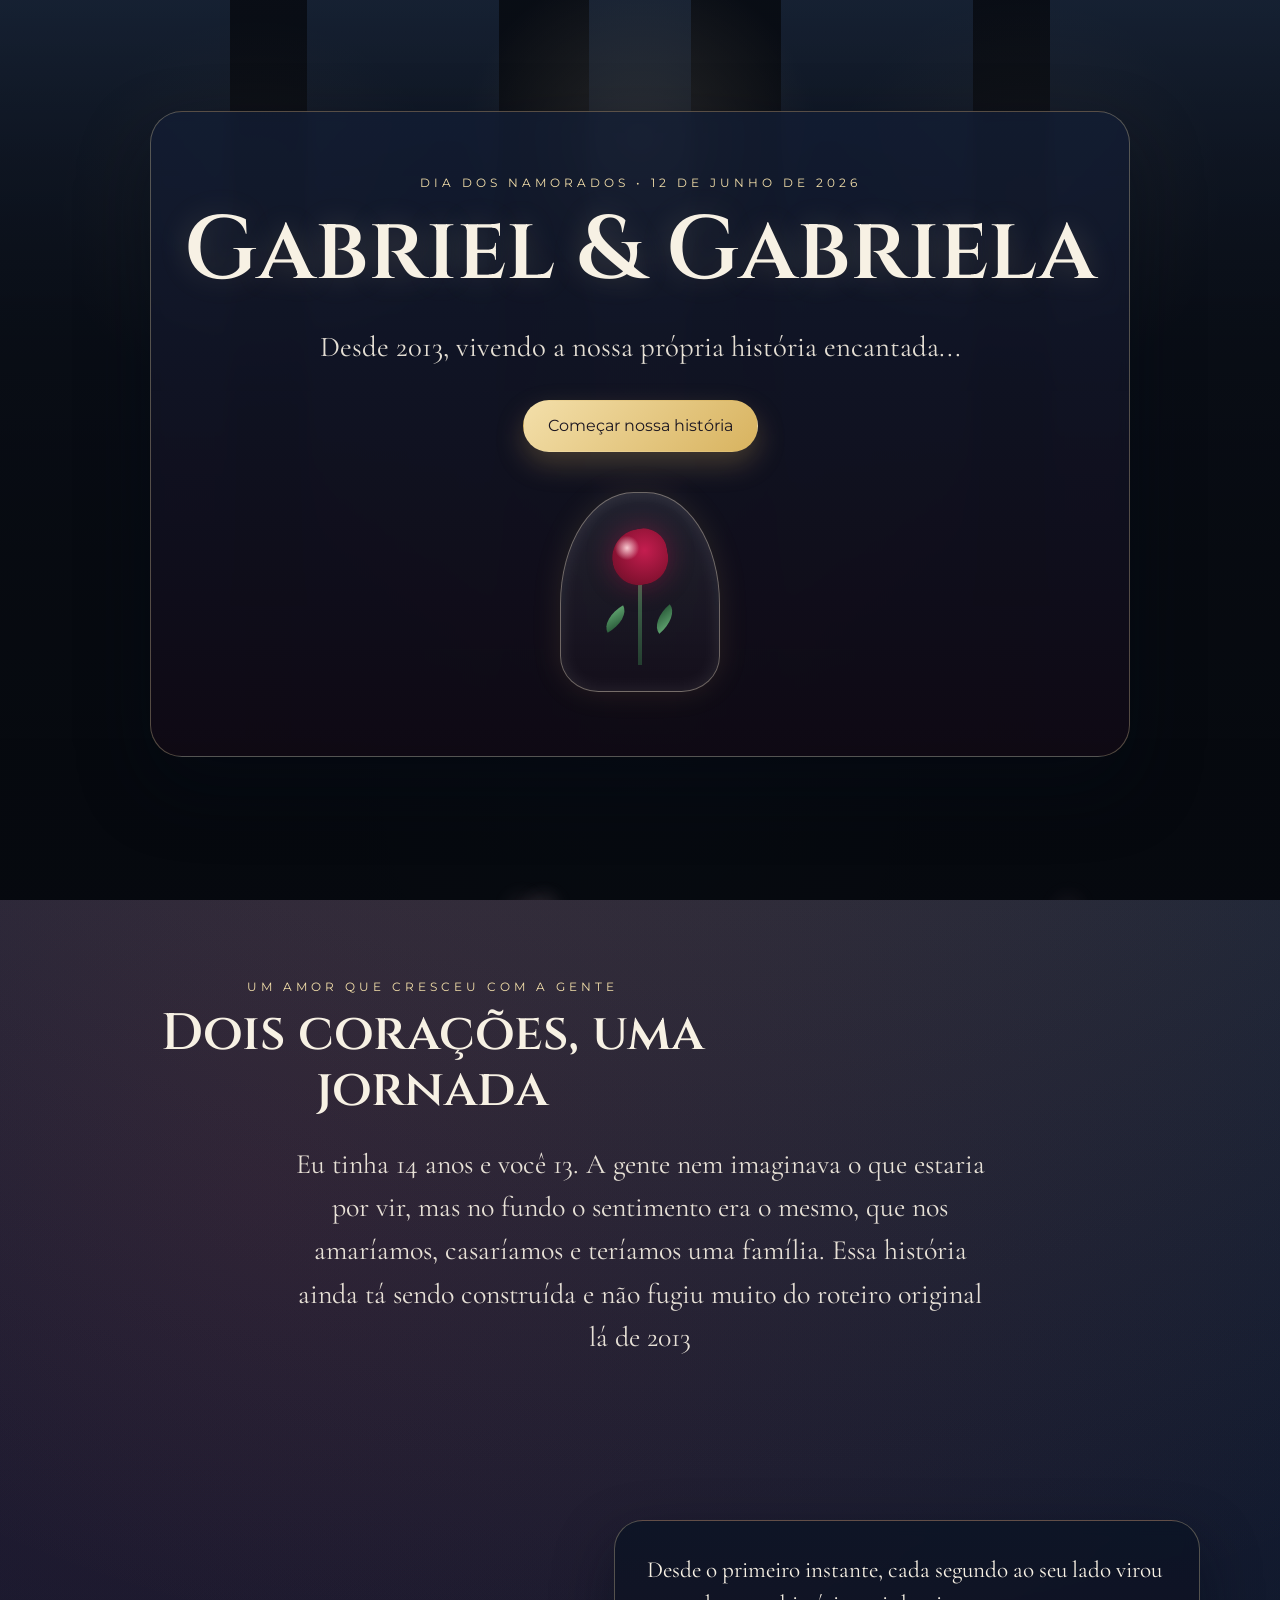
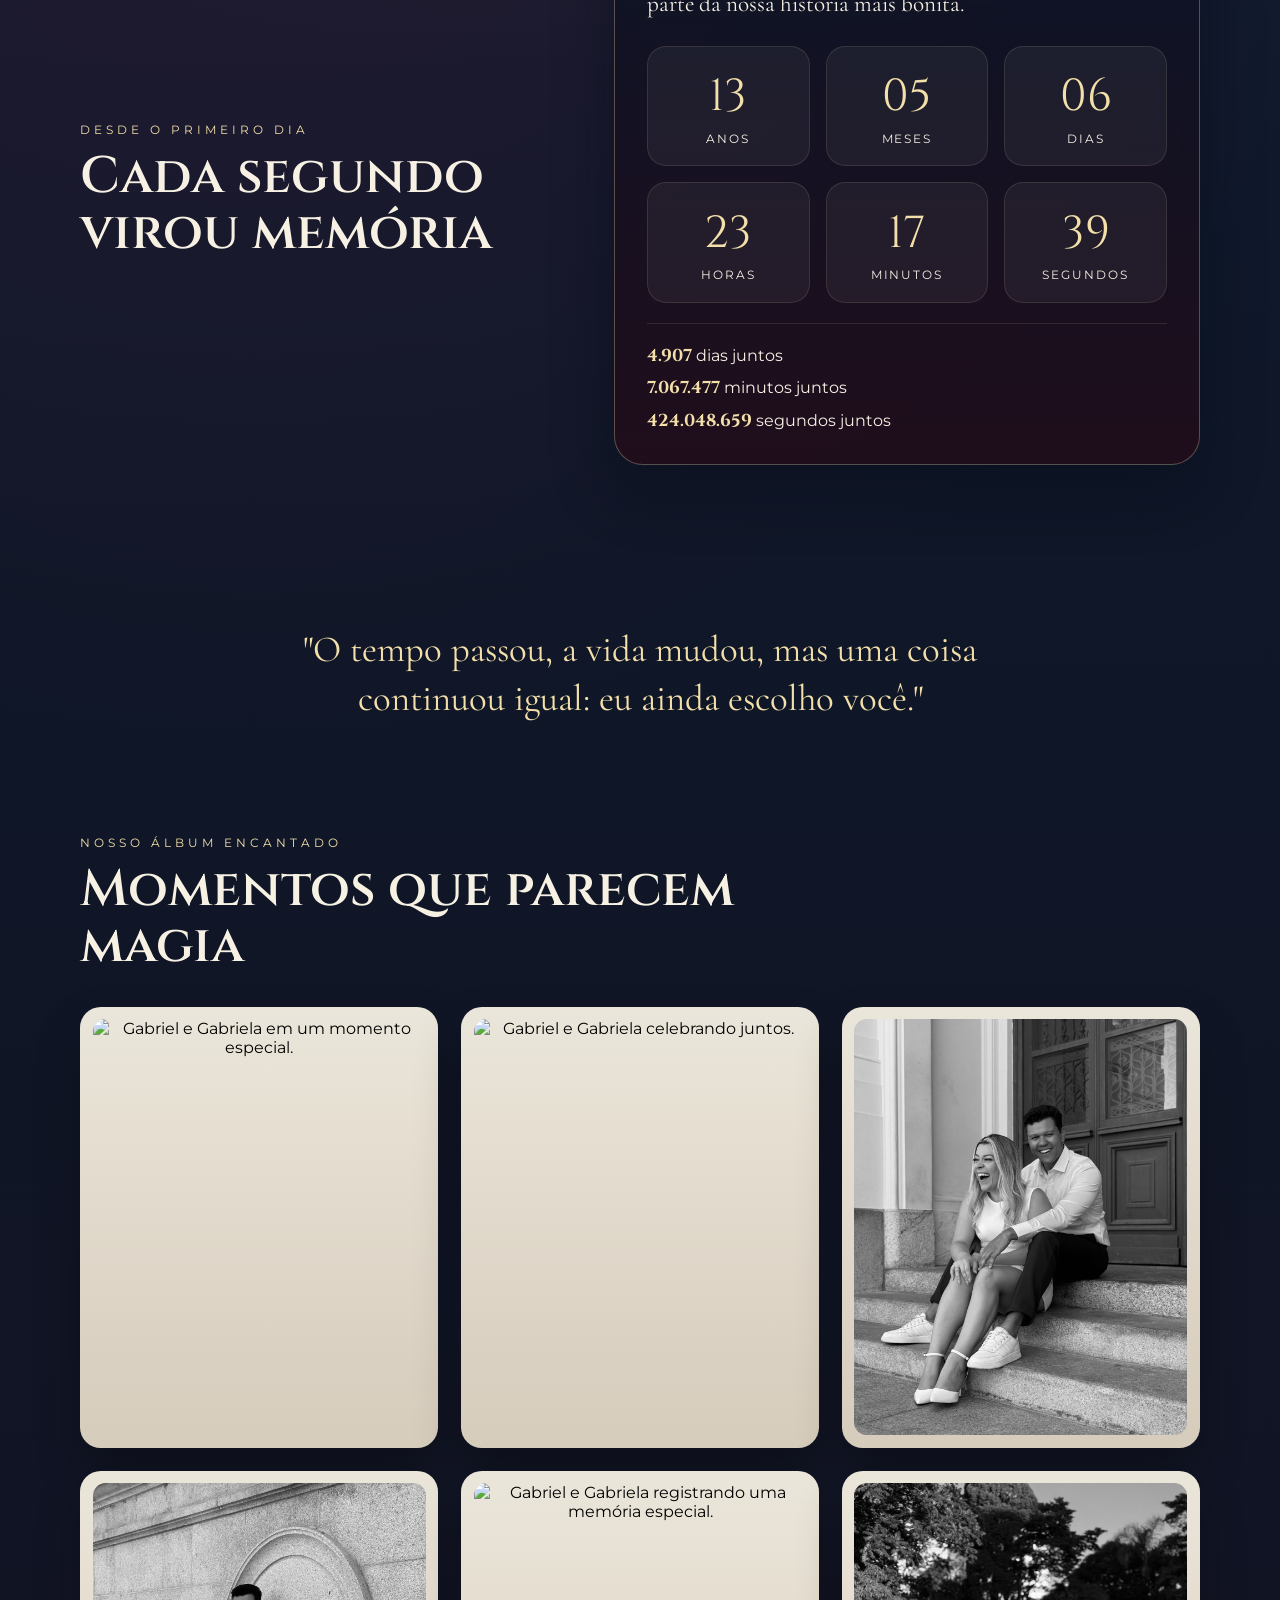
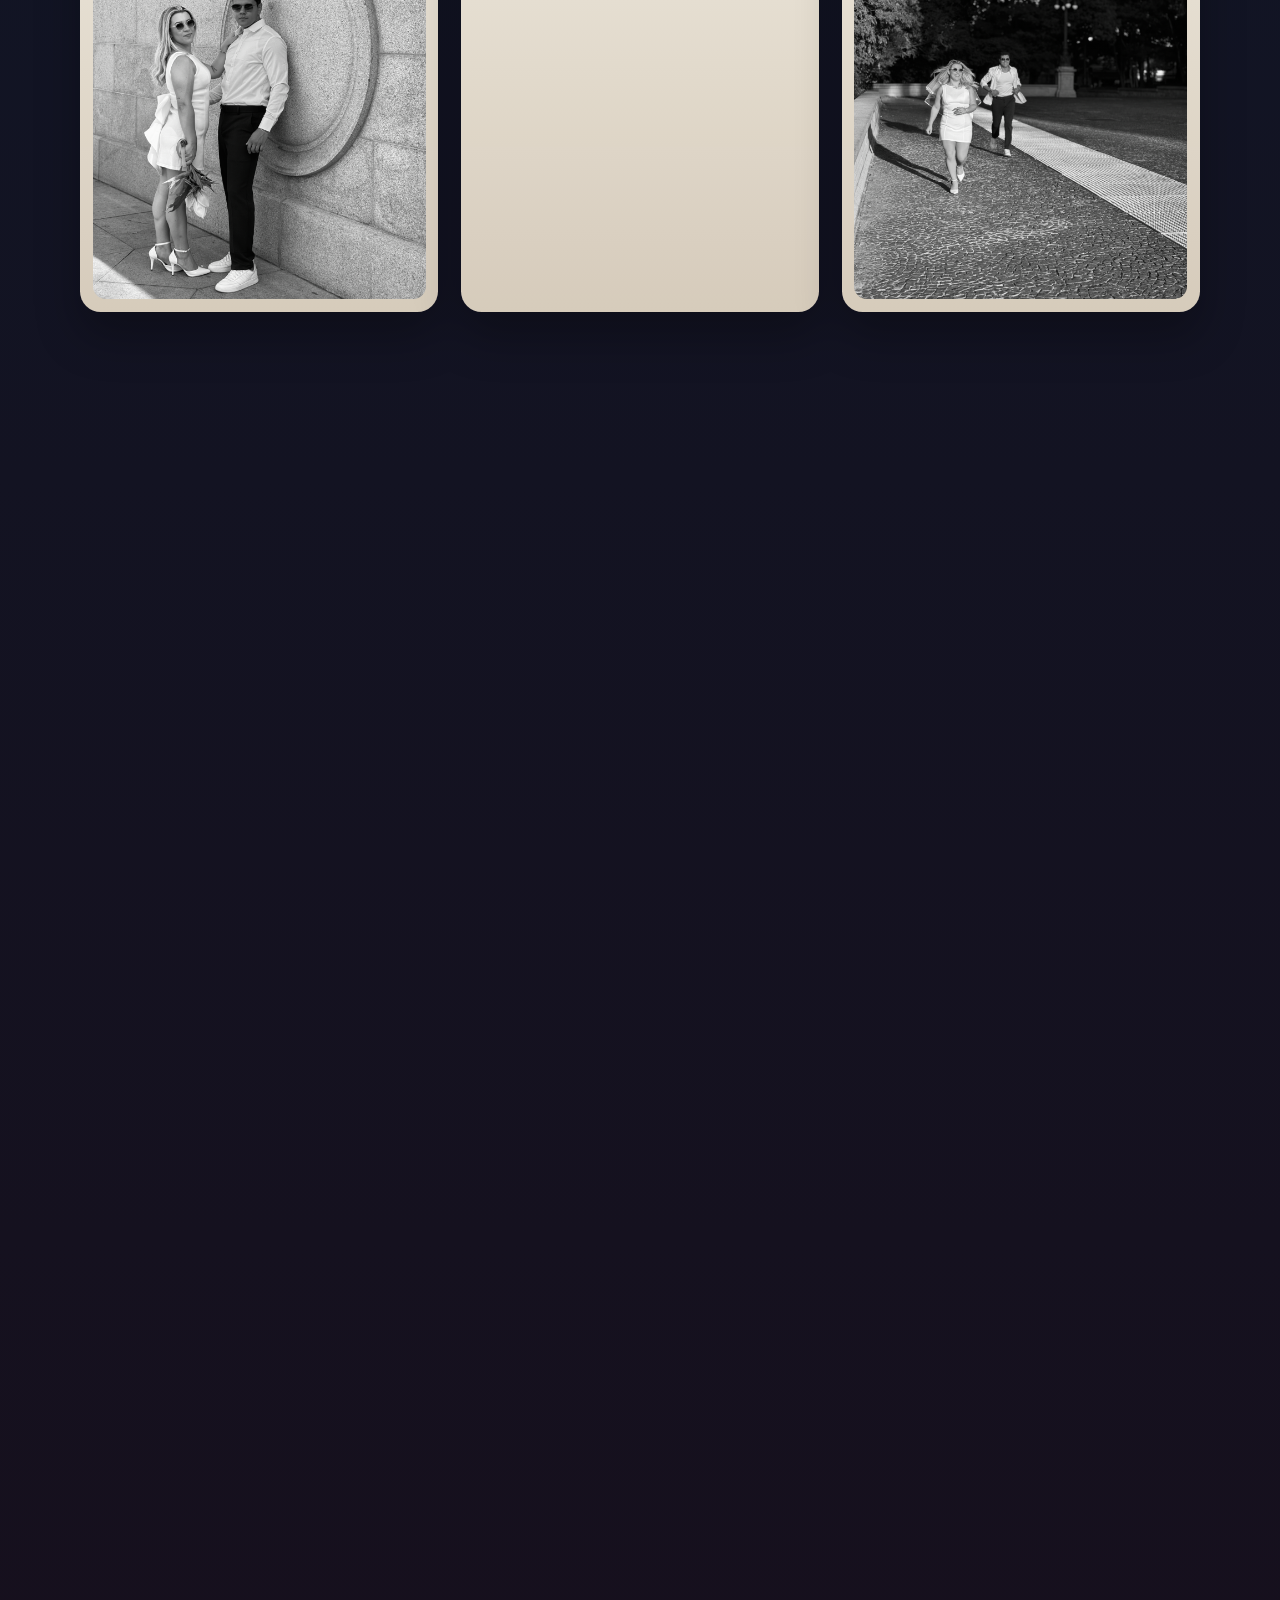
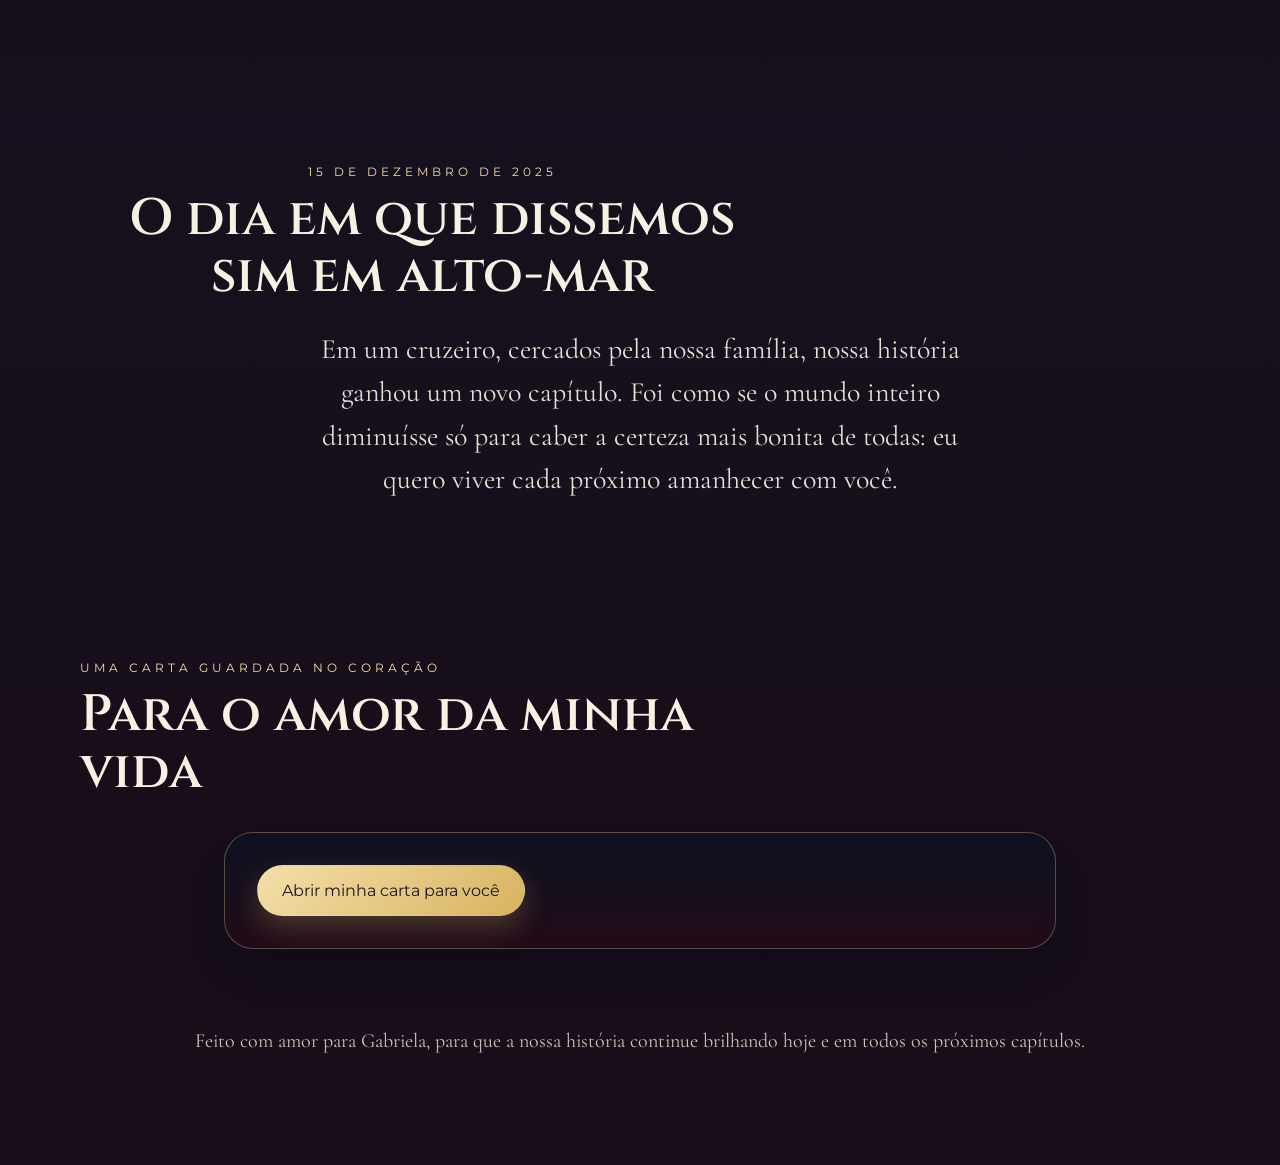
==== commit 0272e1d4: "Use local background audio and refine copy" ====
--- a/index.html
+++ b/index.html
@@ -33,9 +33,6 @@
           <button class="primary-button" id="start-story" type="button">
             Começar nossa história
           </button>
-          <button class="secondary-button" id="music-toggle" type="button">
-            Tocar nossa música
-          </button>
         </div>
 
         <div class="hero-ornament" aria-hidden="true">
@@ -65,14 +62,14 @@
 
       <section class="section counter-section">
         <div class="section-heading reveal reveal-left">
-          <p class="eyebrow">Desde 29 de junho de 2013</p>
+          <p class="eyebrow">Desde o primeiro dia</p>
           <h2>Cada segundo virou memória</h2>
         </div>
 
         <div class="counter-card reveal reveal-right">
           <p class="counter-copy">
-            Desde 29 de junho de 2013, cada segundo ao seu lado virou parte da
-            nossa história.
+            Desde o primeiro instante, cada segundo ao seu lado virou parte da
+            nossa história mais bonita.
           </p>
           <div class="counter-grid" id="counter">
             <div class="counter-item">
@@ -199,7 +196,7 @@
           <div class="letter-content" id="letter-content" hidden>
             <p>Brelinha,</p>
             <p>
-              desde 2013, você faz parte da minha vida de um jeito que nenhuma
+              desde o começo, você faz parte da minha vida de um jeito que nenhuma
               palavra consegue explicar completamente.
             </p>
             <p>
@@ -228,20 +225,15 @@
       </p>
     </footer>
 
-    <section class="music-panel" aria-label="Player da nossa música">
-      <div class="music-copy">
-        <span>Nossa trilha sonora</span>
-        <small id="music-status">Toque para ouvir sem sair da página</small>
-      </div>
-      <iframe
-        id="youtube-player"
-        src="about:blank"
-        title="Nossa música"
-        allow="autoplay; encrypted-media; picture-in-picture"
-        referrerpolicy="strict-origin-when-cross-origin"
-        allowfullscreen
-      ></iframe>
-    </section>
+    <audio
+      id="background-audio"
+      autoplay
+      loop
+      preload="auto"
+      aria-hidden="true"
+    >
+      <source src="assets/audio/nossa-musica.mp3" type="audio/mpeg" />
+    </audio>
 
     <div class="lightbox" id="lightbox" aria-hidden="true">
       <div class="lightbox-backdrop" data-close-lightbox></div>
--- a/style.css
+++ b/style.css
@@ -188,8 +188,7 @@
   margin-top: 2rem;
 }
 
-.primary-button,
-.secondary-button {
+.primary-button {
   border: 1px solid transparent;
   border-radius: 999px;
   padding: 0.95rem 1.5rem;
@@ -204,16 +203,8 @@
   box-shadow: 0 12px 28px rgba(216, 179, 95, 0.26);
 }
 
-.secondary-button {
-  color: var(--cream);
-  background: rgba(255, 255, 255, 0.06);
-  border-color: rgba(247, 241, 228, 0.24);
-}
-
 .primary-button:hover,
 .primary-button:focus-visible,
-.secondary-button:hover,
-.secondary-button:focus-visible,
 .photo-card:hover,
 .photo-card:focus-visible {
   transform: translateY(-3px);
@@ -222,12 +213,6 @@
 .primary-button:hover,
 .primary-button:focus-visible {
   box-shadow: 0 18px 36px rgba(216, 179, 95, 0.3);
-}
-
-.secondary-button:hover,
-.secondary-button:focus-visible {
-  border-color: rgba(243, 223, 170, 0.5);
-  box-shadow: 0 10px 26px rgba(7, 11, 22, 0.22);
 }
 
 .hero-ornament {
@@ -489,7 +474,7 @@
   right: 1rem;
   bottom: 1rem;
   z-index: 10;
-  display: none;
+  display: flex;
   align-items: center;
   gap: 1rem;
   width: min(26rem, calc(100% - 2rem));
@@ -511,7 +496,7 @@
   color: rgba(247, 241, 228, 0.78);
 }
 
-#youtube-player {
+#background-audio {
   position: absolute;
   width: 1px;
   height: 1px;
@@ -648,13 +633,13 @@
 
 @media (max-width: 680px) {
   .section {
-    width: min(calc(100% - 1.2rem), var(--max-width));
+    width: min(calc(100% - 2rem), var(--max-width));
     padding: 3.4rem 0;
   }
 
   .hero {
     align-items: start;
-    padding: max(1rem, env(safe-area-inset-top)) 0.6rem 2rem;
+    padding: max(1rem, env(safe-area-inset-top)) 1rem 2rem;
   }
 
   .hero-content {
@@ -695,8 +680,7 @@
     gap: 0.75rem;
   }
 
-  .primary-button,
-  .secondary-button {
+  .primary-button {
     width: 100%;
     padding: 1rem 1.1rem;
   }
@@ -778,7 +762,7 @@
   }
 
   .lightbox-dialog {
-    width: min(calc(100% - 1rem), 60rem);
+    width: min(calc(100% - 2rem), 60rem);
     padding: 0.75rem;
     border-radius: 1.1rem;
   }
@@ -794,9 +778,9 @@
   }
 
   .music-panel {
-    left: 0.6rem;
-    right: 0.6rem;
-    bottom: max(0.6rem, env(safe-area-inset-bottom));
+    left: 1rem;
+    right: 1rem;
+    bottom: max(1rem, env(safe-area-inset-bottom));
     padding: 0.9rem 1rem;
     border-radius: 1.2rem;
   }
@@ -817,7 +801,7 @@
 
 @media (max-width: 420px) {
   .section {
-    width: min(calc(100% - 0.9rem), var(--max-width));
+    width: min(calc(100% - 2rem), var(--max-width));
     padding: 3rem 0;
   }
 
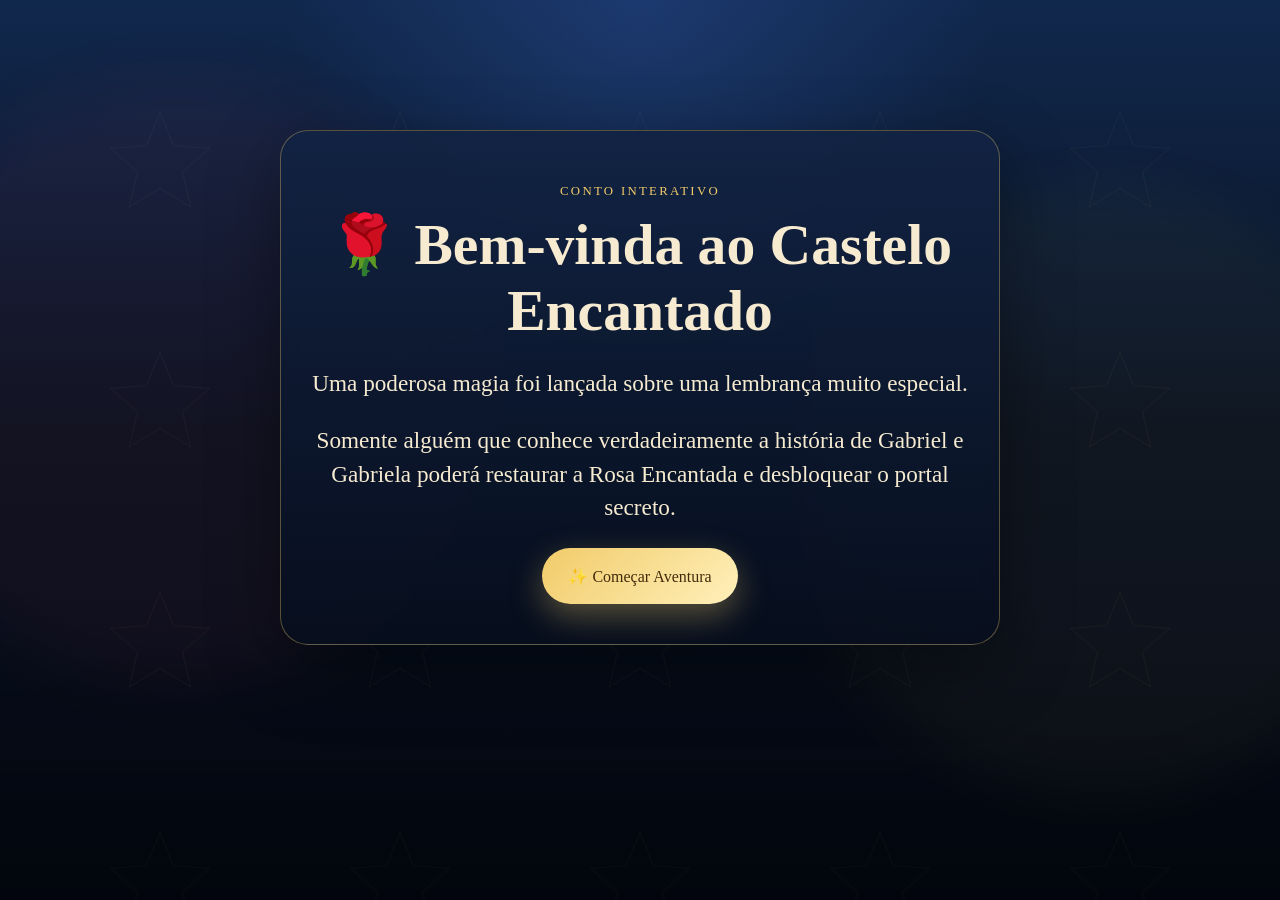
==== commit cfdeb0f9: "Add quiz gateway before landing page" ====
--- a/index.html
+++ b/index.html
@@ -3,248 +3,99 @@
   <head>
     <meta charset="UTF-8" />
     <meta name="viewport" content="width=device-width, initial-scale=1.0" />
-    <title>Gabriel & Gabriela | Nossa História Encantada</title>
-    <meta
-      name="description"
-      content="Uma homenagem romântica de Dia dos Namorados para Gabriela, inspirada em um conto de fadas."
-    />
-    <link rel="preconnect" href="https://fonts.googleapis.com" />
-    <link rel="preconnect" href="https://fonts.gstatic.com" crossorigin />
-    <link
-      href="https://fonts.googleapis.com/css2?family=Cinzel:wght@400;500;600;700&family=Cormorant+Garamond:wght@400;500;600;700&family=Montserrat:wght@300;400;500;600&display=swap"
-      rel="stylesheet"
-    />
+    <title>Castelo Encantado</title>
     <link rel="stylesheet" href="style.css" />
   </head>
   <body>
-    <div class="page-glow"></div>
+    <div class="sky-glow sky-glow-left"></div>
+    <div class="sky-glow sky-glow-right"></div>
+    <div class="sparkles" aria-hidden="true"></div>
     <div class="petal-layer" aria-hidden="true"></div>
 
-    <header class="hero section" id="topo">
-      <div class="hero-backdrop"></div>
-      <div class="hero-content reveal reveal-zoom visible">
-        <p class="eyebrow">Dia dos Namorados • 12 de junho de 2026</p>
-        <h1>Gabriel & Gabriela</h1>
-        <p class="hero-text">
-          Desde 2013, vivendo a nossa própria história encantada...
+    <main class="app-shell">
+      <header class="hero" id="intro-card">
+        <p class="eyebrow">Conto Interativo</p>
+        <h1>🌹 Bem-vinda ao Castelo Encantado</h1>
+        <p class="hero-copy">
+          Uma poderosa magia foi lançada sobre uma lembrança muito especial.
         </p>
+        <p class="hero-copy">
+          Somente alguém que conhece verdadeiramente a história de Gabriel e
+          Gabriela poderá restaurar a Rosa Encantada e desbloquear o portal
+          secreto.
+        </p>
+        <button class="primary-button" id="start-button" type="button">
+          ✨ Começar Aventura
+        </button>
+      </header>
 
-        <div class="hero-actions">
-          <button class="primary-button" id="start-story" type="button">
-            Começar nossa história
+      <section class="game hidden" id="game-area" aria-live="polite">
+        <aside class="progress-panel">
+          <div class="progress-copy">
+            <p class="eyebrow">🌹 Rosa Encantada</p>
+            <div class="petal-meter" id="petal-meter" aria-label="Pétalas recuperadas"></div>
+            <p class="progress-text"><span id="progress-count">0</span>/10 pétalas recuperadas</p>
+          </div>
+          <div class="rose-stage stage-0" id="rose-stage">
+            <div class="rose-glow"></div>
+            <div class="glass-dome">
+              <div class="rose-bloom">
+                <span class="rose-center"></span>
+                <span class="petal petal-1"></span>
+                <span class="petal petal-2"></span>
+                <span class="petal petal-3"></span>
+                <span class="petal petal-4"></span>
+                <span class="petal petal-5"></span>
+                <span class="petal petal-6"></span>
+                <span class="petal petal-7"></span>
+                <span class="petal petal-8"></span>
+                <span class="petal petal-9"></span>
+                <span class="petal petal-10"></span>
+              </div>
+              <span class="stem"></span>
+              <span class="leaf leaf-left"></span>
+              <span class="leaf leaf-right"></span>
+            </div>
+            <div class="castle">
+              <span class="tower tower-left"></span>
+              <span class="tower tower-main"></span>
+              <span class="tower tower-right"></span>
+              <span class="castle-gate"></span>
+            </div>
+          </div>
+        </aside>
+
+        <section class="card" id="question-card">
+          <p class="question-index" id="question-index">Pergunta 1 de 10</p>
+          <h2 id="question-text"></h2>
+          <div class="options" id="options-container"></div>
+          <p class="feedback" id="feedback-text"></p>
+          <button class="secondary-button hidden" id="next-button" type="button">
+            Continuar
           </button>
-        </div>
+        </section>
+      </section>
 
-        <div class="hero-ornament" aria-hidden="true">
-          <div class="rose-glass">
-            <div class="rose-stem"></div>
-            <div class="rose-bloom"></div>
-            <div class="rose-leaf left"></div>
-            <div class="rose-leaf right"></div>
-          </div>
-        </div>
-      </div>
-    </header>
-
-    <main>
-      <section class="section intro-story reveal reveal-up" id="historia">
-        <div class="section-heading">
-          <p class="eyebrow">Um amor que cresceu com a gente</p>
-          <h2>Dois corações, uma jornada</h2>
-        </div>
-        <p class="narrative">
-          Eu tinha 14 anos e você 13. A gente nem imaginava o que estaria por vir,
-          mas no fundo o sentimento era o mesmo, que nos amaríamos, casaríamos e
-          teríamos uma família. Essa história ainda tá sendo construída e não
-          fugiu muito do roteiro original lá de 2013
+      <section class="ending hidden" id="ending-card">
+        <p class="eyebrow">Portal Restaurado</p>
+        <h2>A Rosa Encantada voltou a florescer</h2>
+        <p>
+          Gabriela, sua jornada iluminou o castelo inteiro. Cada resposta
+          trouxe de volta uma pétala, uma memória e um pouco mais da magia de
+          vocês dois.
+        </p>
+        <p>
+          O portal secreto foi desbloqueado. Quando quiser, siga para a próxima
+          lembrança.
+        </p>
+        <a class="primary-button portal-button" id="portal-button" href="#" role="button">
+          💛 Abrir Portal Secreto
+        </a>
+        <p class="ending-note">
+          O portal agora leva para a landing romântica escondida após o quiz.
         </p>
       </section>
-
-      <section class="section counter-section">
-        <div class="section-heading reveal reveal-left">
-          <p class="eyebrow">Desde o primeiro dia</p>
-          <h2>Cada segundo virou memória</h2>
-        </div>
-
-        <div class="counter-card reveal reveal-right">
-          <p class="counter-copy">
-            Desde o primeiro instante, cada segundo ao seu lado virou parte da
-            nossa história mais bonita.
-          </p>
-          <div class="counter-grid" id="counter">
-            <div class="counter-item">
-              <span id="years">0</span>
-              <small>anos</small>
-            </div>
-            <div class="counter-item">
-              <span id="months">0</span>
-              <small>meses</small>
-            </div>
-            <div class="counter-item">
-              <span id="days">0</span>
-              <small>dias</small>
-            </div>
-            <div class="counter-item">
-              <span id="hours">0</span>
-              <small>horas</small>
-            </div>
-            <div class="counter-item">
-              <span id="minutes">0</span>
-              <small>minutos</small>
-            </div>
-            <div class="counter-item">
-              <span id="seconds">0</span>
-              <small>segundos</small>
-            </div>
-          </div>
-          <div class="counter-totals" aria-label="Totais acumulados do nosso tempo juntos">
-            <p><strong id="total-days">0</strong> dias juntos</p>
-            <p><strong id="total-minutes">0</strong> minutos juntos</p>
-            <p><strong id="total-seconds">0</strong> segundos juntos</p>
-          </div>
-        </div>
-      </section>
-
-      <section class="section story-block reveal reveal-up">
-        <p class="quote">
-          "O tempo passou, a vida mudou, mas uma coisa continuou igual: eu ainda
-          escolho você."
-        </p>
-      </section>
-
-      <section class="section gallery-section">
-        <div class="section-heading reveal reveal-left">
-          <p class="eyebrow">Nosso álbum encantado</p>
-          <h2>Momentos que parecem magia</h2>
-        </div>
-
-        <div class="gallery-grid">
-          <button class="photo-card reveal reveal-left tilt-left" type="button" data-image="assets/img/IMG_9709.HEIC.png" data-caption="Entre olhares e promessas, nosso amor sempre encontrou luz.">
-            <img src="assets/img/IMG_9709.HEIC.png" alt="Gabriel e Gabriela em um momento especial." />
-          </button>
-          <button class="photo-card reveal reveal-right tilt-right" type="button" data-image="assets/img/IMG_9710.HEIC.png" data-caption="Tem lembranças que o coração guarda como joias raras.">
-            <img src="assets/img/IMG_9710.HEIC.png" alt="Gabriel e Gabriela celebrando juntos." />
-          </button>
-          <button class="photo-card reveal reveal-zoom tilt-left" type="button" data-image="assets/img/IMG_9711.HEIC.png" data-caption="Nos seus abraços, eu sempre encontrei casa.">
-            <img src="assets/img/IMG_9711.HEIC.png" alt="Gabriel e Gabriela sorrindo para a camera." />
-          </button>
-          <button class="photo-card reveal reveal-right tilt-right" type="button" data-image="assets/img/IMG_9712.HEIC.png" data-caption="A nossa história sempre teve o brilho dos contos mais bonitos.">
-            <img src="assets/img/IMG_9712.HEIC.png" alt="Momento romântico do casal." />
-          </button>
-          <button class="photo-card reveal reveal-left tilt-right" type="button" data-image="assets/img/IMG_9713.HEIC.png" data-caption="Entre risadas, fases, sonhos e desafios, fomos construindo algo raro.">
-            <img src="assets/img/IMG_9713.HEIC.png" alt="Gabriel e Gabriela registrando uma memória especial." />
-          </button>
-          <button class="photo-card reveal reveal-zoom tilt-left" type="button" data-image="assets/img/IMG_9714.HEIC.png" data-caption="Mesmo depois de tantos anos, meu coração ainda encontra paz em você.">
-            <img src="assets/img/IMG_9714.HEIC.png" alt="Retrato romântico de Gabriel e Gabriela." />
-          </button>
-        </div>
-      </section>
-
-      <section class="section story-block reveal reveal-up">
-        <p class="quote">
-          "Entre risadas, fases, sonhos e desafios, fomos construindo algo raro."
-        </p>
-      </section>
-
-      <section class="section gallery-section gallery-section-alt">
-        <div class="gallery-grid">
-          <button class="photo-card reveal reveal-right tilt-left" type="button" data-image="assets/img/IMG_9715.HEIC.png" data-caption="Quando a vida muda, o amor verdadeiro fica ainda mais bonito.">
-            <img src="assets/img/IMG_9715.HEIC.png" alt="Gabriel e Gabriela em mais uma memória importante." />
-          </button>
-          <button class="photo-card reveal reveal-left tilt-right" type="button" data-image="assets/img/IMG_9716.HEIC.png" data-caption="Você é a minha paz nos dias calmos e a minha força nos dias difíceis.">
-            <img src="assets/img/IMG_9716.HEIC.png" alt="Gabriel e Gabriela juntos em clima de carinho." />
-          </button>
-          <button class="photo-card reveal reveal-zoom tilt-left" type="button" data-image="assets/img/IMG_9717.HEIC.png" data-caption="Cada memória com você parece um capítulo iluminado de um conto de fadas.">
-            <img src="assets/img/IMG_9717.HEIC.png" alt="Gabriel e Gabriela em uma foto espontanea." />
-          </button>
-          <button class="photo-card reveal reveal-left tilt-right" type="button" data-image="assets/img/IMG_9718.HEIC.png" data-caption="Nosso amor aprendeu a crescer sem perder a delicadeza do começo.">
-            <img src="assets/img/IMG_9718.HEIC.png" alt="Gabriel e Gabriela vivendo um momento feliz." />
-          </button>
-          <button class="photo-card reveal reveal-right tilt-left" type="button" data-image="assets/img/IMG_9719.HEIC.png" data-caption="Em 15 de dezembro de 2025, nossa história ganhou um novo e inesquecível capítulo.">
-            <img src="assets/img/IMG_9719.HEIC.png" alt="Gabriel e Gabriela em uma lembrança do casamento." />
-          </button>
-          <button class="photo-card reveal reveal-zoom tilt-right" type="button" data-image="assets/img/IMG_9720.HEIC.png" data-caption="Meu futuro favorito continua sendo qualquer lugar onde você esteja.">
-            <img src="assets/img/IMG_9720.HEIC.png" alt="Gabriel e Gabriela em um registro marcante da relação." />
-          </button>
-        </div>
-      </section>
-
-      <section class="section cruise-section reveal reveal-up">
-        <div class="section-heading">
-          <p class="eyebrow">15 de dezembro de 2025</p>
-          <h2>O dia em que dissemos sim em alto-mar</h2>
-        </div>
-        <p class="narrative">
-          Em um cruzeiro, cercados pela nossa família, nossa história ganhou um
-          novo capítulo. Foi como se o mundo inteiro diminuísse só para caber a
-          certeza mais bonita de todas: eu quero viver cada próximo amanhecer com
-          você.
-        </p>
-      </section>
-
-      <section class="section letter-section">
-        <div class="section-heading reveal reveal-left">
-          <p class="eyebrow">Uma carta guardada no coração</p>
-          <h2>Para o amor da minha vida</h2>
-        </div>
-
-        <div class="letter-card reveal reveal-right">
-          <button class="primary-button" id="open-letter" type="button">
-            Abrir minha carta para você
-          </button>
-
-          <div class="letter-content" id="letter-content" hidden>
-            <p>Brelinha,</p>
-            <p>
-              desde o começo, você faz parte da minha vida de um jeito que nenhuma
-              palavra consegue explicar completamente.
-            </p>
-            <p>
-              Eu era só um menino de 14 anos quando tudo começou, e você uma
-              menina de 13. A gente cresceu, mudou, aprendeu, sonhou, enfrentou
-              fases difíceis e viveu momentos que hoje fazem parte do que temos de
-              mais bonito.
-            </p>
-            <p>
-              Em 15 de dezembro de 2025, no nosso casamento, no cruzeiro, com
-              nossa família ao lado, eu tive ainda mais certeza de que viver
-              essa vida com você é o meu maior presente.
-            </p>
-            <p>Te amo, linda.</p>
-            <p>Feliz Dia dos Namorados.</p>
-            <p>Com todo o meu amor,<br />Gabriel.</p>
-          </div>
-        </div>
-      </section>
     </main>
-
-    <footer class="footer">
-      <p>
-        Feito com amor para Gabriela, para que a nossa história continue brilhando
-        hoje e em todos os próximos capítulos.
-      </p>
-    </footer>
-
-    <audio
-      id="background-audio"
-      autoplay
-      loop
-      preload="auto"
-      aria-hidden="true"
-    >
-      <source src="assets/audio/nossa-musica.mp3" type="audio/mpeg" />
-    </audio>
-
-    <div class="lightbox" id="lightbox" aria-hidden="true">
-      <div class="lightbox-backdrop" data-close-lightbox></div>
-      <div class="lightbox-dialog" role="dialog" aria-modal="true" aria-labelledby="lightbox-caption">
-        <button class="lightbox-close" id="lightbox-close" type="button" aria-label="Fechar imagem">
-          ×
-        </button>
-        <img id="lightbox-image" src="" alt="" />
-        <p id="lightbox-caption"></p>
-      </div>
-    </div>
 
     <script src="script.js"></script>
   </body>
--- a/style.css
+++ b/style.css
@@ -1,40 +1,39 @@
 :root {
-  --night: #0f1a2e;
-  --royal: #1f3c73;
-  --wine: #5a1732;
-  --gold: #d8b35f;
-  --gold-soft: #f3dfaa;
-  --rose: #a11e3f;
-  --cream: #f7f1e4;
-  --mist: rgba(255, 248, 235, 0.72);
-  --shadow: rgba(4, 10, 22, 0.45);
-  --card: rgba(14, 22, 39, 0.66);
-  --border: rgba(244, 224, 171, 0.3);
-  --max-width: 1120px;
+  --night: #08111f;
+  --night-deep: #040914;
+  --royal: #163b73;
+  --royal-soft: #284f8f;
+  --gold: #f1cb69;
+  --gold-deep: #c08f2f;
+  --cream: #f6ebd0;
+  --rose: #b21f45;
+  --rose-bright: #d83a64;
+  --mist: rgba(246, 235, 208, 0.72);
+  --panel: rgba(7, 14, 29, 0.74);
+  --panel-strong: rgba(7, 14, 29, 0.9);
+  --border: rgba(241, 203, 105, 0.35);
+  --success: #ffe7a0;
+  --shadow: 0 24px 70px rgba(0, 0, 0, 0.38);
 }
 
 * {
   box-sizing: border-box;
 }
 
-html {
-  scroll-behavior: smooth;
-}
-
+html,
 body {
   margin: 0;
-  min-height: 100vh;
-  font-family: "Montserrat", sans-serif;
+  min-height: 100%;
+}
+
+body {
+  position: relative;
+  overflow-x: hidden;
+  font-family: "Palatino Linotype", "Book Antiqua", Palatino, Georgia, serif;
   color: var(--cream);
   background:
-    radial-gradient(circle at top, rgba(216, 179, 95, 0.22), transparent 28%),
-    radial-gradient(circle at 20% 20%, rgba(161, 30, 63, 0.14), transparent 24%),
-    linear-gradient(180deg, #14213e 0%, #0f1728 36%, #190d19 100%);
-  overflow-x: hidden;
-}
-
-main {
-  overflow: clip;
+    radial-gradient(circle at top, rgba(39, 75, 145, 0.5), transparent 32%),
+    linear-gradient(180deg, #11284d 0%, var(--night) 48%, var(--night-deep) 100%);
 }
 
 body::before {
@@ -42,795 +41,573 @@
   position: fixed;
   inset: 0;
   background:
-    linear-gradient(135deg, rgba(255, 255, 255, 0.04), transparent 30%),
-    radial-gradient(circle at center, rgba(255, 223, 147, 0.06), transparent 60%);
+    linear-gradient(to top, rgba(0, 0, 0, 0.35), transparent 30%),
+    url("data:image/svg+xml,%3Csvg xmlns='http://www.w3.org/2000/svg' width='320' height='320' viewBox='0 0 320 320'%3E%3Cg fill='none' stroke='rgba(241,203,105,0.06)'%3E%3Cpath d='M160 30l18 44 48 4-36 31 11 47-41-25-41 25 11-47-36-31 48-4z'/%3E%3C/g%3E%3C/svg%3E")
+      center/240px;
   pointer-events: none;
-  z-index: -2;
-}
-
-img {
-  display: block;
-  max-width: 100%;
-}
-
-button {
+}
+
+.app-shell {
+  position: relative;
+  z-index: 1;
+  width: min(100%, 1024px);
+  margin: 0 auto;
+  padding: 24px 16px 56px;
+}
+
+.hero,
+.card,
+.progress-panel,
+.ending {
+  background: linear-gradient(180deg, rgba(18, 35, 67, 0.92), var(--panel-strong));
+  border: 1px solid var(--border);
+  border-radius: 28px;
+  box-shadow: var(--shadow);
+  backdrop-filter: blur(8px);
+}
+
+.hero,
+.ending {
+  max-width: 720px;
+  margin: 10vh auto 0;
+  padding: 40px 28px;
+  text-align: center;
+}
+
+.hero h1,
+.ending h2,
+#question-text {
+  margin: 0;
+  font-family: Baskerville, "Times New Roman", serif;
+  line-height: 1.15;
+}
+
+.hero h1 {
+  font-size: clamp(2rem, 8vw, 3.6rem);
+}
+
+.hero-copy,
+.ending p,
+.progress-text,
+.feedback {
+  font-size: clamp(1.2rem, 4.6vw, 1.45rem);
+  line-height: 1.45;
+}
+
+.eyebrow,
+.question-index {
+  letter-spacing: 0.18em;
+  text-transform: uppercase;
+  font-size: 0.8rem;
+  color: var(--gold);
+}
+
+.primary-button,
+.secondary-button {
+  display: inline-flex;
+  justify-content: center;
+  align-items: center;
+  min-height: 56px;
+  padding: 14px 26px;
+  border: 0;
+  border-radius: 999px;
+  cursor: pointer;
+  text-decoration: none;
+  font-family: Baskerville, "Times New Roman", serif;
+  font-size: 1rem;
+  transition: transform 180ms ease, box-shadow 180ms ease, filter 180ms ease;
+}
+
+.primary-button {
+  background: linear-gradient(135deg, var(--gold), #fff0ba);
+  color: #432c0b;
+  box-shadow: 0 12px 32px rgba(241, 203, 105, 0.34);
+}
+
+.secondary-button {
+  background: rgba(246, 235, 208, 0.12);
+  color: var(--cream);
+  border: 1px solid rgba(246, 235, 208, 0.2);
+}
+
+.primary-button:hover,
+.secondary-button:hover,
+.option-button:hover {
+  transform: translateY(-2px);
+}
+
+.hidden {
+  display: none !important;
+}
+
+.game {
+  display: grid;
+  gap: 18px;
+  margin-top: 12px;
+}
+
+.progress-panel,
+.card {
+  padding: 24px 18px;
+}
+
+.petal-meter {
+  margin: 12px 0 8px;
+  font-size: 1.4rem;
+  letter-spacing: 0.18em;
+  min-height: 1.8rem;
+}
+
+.rose-stage {
+  position: relative;
+  min-height: 320px;
+  margin-top: 18px;
+  border-radius: 22px;
+  overflow: hidden;
+  background:
+    radial-gradient(circle at top, rgba(241, 203, 105, 0.18), transparent 30%),
+    linear-gradient(180deg, rgba(27, 55, 102, 0.6), rgba(3, 7, 15, 0.92));
+}
+
+.rose-glow {
+  position: absolute;
+  inset: 18% 20% auto;
+  height: 42%;
+  border-radius: 50%;
+  background: radial-gradient(circle, rgba(241, 203, 105, 0.14), transparent 70%);
+  filter: blur(8px);
+  opacity: 0.4;
+  transition: opacity 0.4s ease, transform 0.4s ease;
+}
+
+.glass-dome {
+  position: absolute;
+  left: 50%;
+  top: 18px;
+  width: 180px;
+  height: 240px;
+  transform: translateX(-50%);
+  border: 1px solid rgba(255, 255, 255, 0.22);
+  border-radius: 90px 90px 32px 32px;
+  background: linear-gradient(180deg, rgba(255, 255, 255, 0.12), rgba(255, 255, 255, 0.02));
+  overflow: hidden;
+}
+
+.glass-dome::before {
+  content: "";
+  position: absolute;
+  inset: 14px 24px 70px;
+  border-left: 1px solid rgba(255, 255, 255, 0.16);
+  border-radius: 999px;
+  transform: rotate(-10deg);
+}
+
+.rose-bloom {
+  position: absolute;
+  left: 50%;
+  top: 52px;
+  width: 112px;
+  height: 112px;
+  transform: translateX(-50%);
+}
+
+.rose-center,
+.petal {
+  position: absolute;
+  left: 50%;
+  top: 50%;
+}
+
+.rose-center {
+  width: 28px;
+  height: 28px;
+  border-radius: 50%;
+  background: radial-gradient(circle, #ef6a8e 0%, var(--rose) 68%, #74112d 100%);
+  transform: translate(-50%, -50%);
+  box-shadow: 0 0 18px rgba(216, 58, 100, 0.45);
+}
+
+.petal {
+  width: 46px;
+  height: 34px;
+  border-radius: 65% 35% 65% 35%;
+  background: linear-gradient(135deg, #de476f, #8e1635);
+  opacity: 0.15;
+  filter: saturate(0.6);
+  transform-origin: center;
+  transition: opacity 0.4s ease, transform 0.4s ease, filter 0.4s ease;
+}
+
+.petal-1 { transform: translate(-50%, -50%) rotate(0deg) translateY(-42px); }
+.petal-2 { transform: translate(-50%, -50%) rotate(36deg) translateY(-42px); }
+.petal-3 { transform: translate(-50%, -50%) rotate(72deg) translateY(-42px); }
+.petal-4 { transform: translate(-50%, -50%) rotate(108deg) translateY(-42px); }
+.petal-5 { transform: translate(-50%, -50%) rotate(144deg) translateY(-42px); }
+.petal-6 { transform: translate(-50%, -50%) rotate(180deg) translateY(-42px); }
+.petal-7 { transform: translate(-50%, -50%) rotate(216deg) translateY(-42px); }
+.petal-8 { transform: translate(-50%, -50%) rotate(252deg) translateY(-42px); }
+.petal-9 { transform: translate(-50%, -50%) rotate(288deg) translateY(-42px); }
+.petal-10 { transform: translate(-50%, -50%) rotate(324deg) translateY(-42px); }
+
+.stage-1 .petal-1,
+.stage-2 .petal-1,
+.stage-2 .petal-2,
+.stage-3 .petal-1,
+.stage-3 .petal-2,
+.stage-3 .petal-3,
+.stage-4 .petal-1,
+.stage-4 .petal-2,
+.stage-4 .petal-3,
+.stage-4 .petal-4,
+.stage-5 .petal-1,
+.stage-5 .petal-2,
+.stage-5 .petal-3,
+.stage-5 .petal-4,
+.stage-5 .petal-5,
+.stage-6 .petal-1,
+.stage-6 .petal-2,
+.stage-6 .petal-3,
+.stage-6 .petal-4,
+.stage-6 .petal-5,
+.stage-6 .petal-6,
+.stage-7 .petal-1,
+.stage-7 .petal-2,
+.stage-7 .petal-3,
+.stage-7 .petal-4,
+.stage-7 .petal-5,
+.stage-7 .petal-6,
+.stage-7 .petal-7,
+.stage-8 .petal-1,
+.stage-8 .petal-2,
+.stage-8 .petal-3,
+.stage-8 .petal-4,
+.stage-8 .petal-5,
+.stage-8 .petal-6,
+.stage-8 .petal-7,
+.stage-8 .petal-8,
+.stage-9 .petal-1,
+.stage-9 .petal-2,
+.stage-9 .petal-3,
+.stage-9 .petal-4,
+.stage-9 .petal-5,
+.stage-9 .petal-6,
+.stage-9 .petal-7,
+.stage-9 .petal-8,
+.stage-9 .petal-9,
+.stage-10 .petal {
+  opacity: 1;
+  filter: saturate(1.15);
+}
+
+.stage-2 .rose-glow,
+.stage-3 .rose-glow,
+.stage-4 .rose-glow,
+.stage-5 .rose-glow,
+.stage-6 .rose-glow,
+.stage-7 .rose-glow,
+.stage-8 .rose-glow,
+.stage-9 .rose-glow,
+.stage-10 .rose-glow {
+  opacity: 0.6;
+}
+
+.stage-6 .rose-glow,
+.stage-7 .rose-glow,
+.stage-8 .rose-glow,
+.stage-9 .rose-glow,
+.stage-10 .rose-glow {
+  transform: scale(1.15);
+}
+
+.stem {
+  position: absolute;
+  left: 50%;
+  bottom: 40px;
+  width: 8px;
+  height: 100px;
+  transform: translateX(-50%);
+  border-radius: 999px;
+  background: linear-gradient(180deg, #39643c, #1a381d);
+}
+
+.leaf {
+  position: absolute;
+  bottom: 92px;
+  width: 44px;
+  height: 22px;
+  background: linear-gradient(135deg, #467d48, #204622);
+  border-radius: 100% 0;
+}
+
+.leaf-left {
+  left: 52px;
+  transform: rotate(-34deg);
+}
+
+.leaf-right {
+  right: 52px;
+  transform: scaleX(-1) rotate(-34deg);
+}
+
+.castle {
+  position: absolute;
+  inset: auto 0 0;
+  height: 122px;
+  opacity: 0.55;
+  transition: opacity 0.4s ease, filter 0.4s ease;
+}
+
+.tower {
+  position: absolute;
+  bottom: 0;
+  background: linear-gradient(180deg, #21385f, #0a1426);
+  border: 1px solid rgba(241, 203, 105, 0.12);
+}
+
+.tower::before {
+  content: "";
+  position: absolute;
+  left: 50%;
+  top: -18px;
+  transform: translateX(-50%);
+  border-left: 18px solid transparent;
+  border-right: 18px solid transparent;
+  border-bottom: 20px solid #1d3153;
+}
+
+.tower-left,
+.tower-right {
+  width: 52px;
+  height: 84px;
+}
+
+.tower-left {
+  left: 22%;
+}
+
+.tower-main {
+  left: 50%;
+  width: 84px;
+  height: 108px;
+  transform: translateX(-50%);
+}
+
+.tower-right {
+  right: 22%;
+}
+
+.castle-gate {
+  position: absolute;
+  left: 50%;
+  bottom: 0;
+  width: 30px;
+  height: 40px;
+  transform: translateX(-50%);
+  background: linear-gradient(180deg, rgba(241, 203, 105, 0.18), transparent);
+  border-radius: 18px 18px 0 0;
+}
+
+.stage-4 .castle,
+.stage-5 .castle,
+.stage-6 .castle,
+.stage-7 .castle,
+.stage-8 .castle,
+.stage-9 .castle,
+.stage-10 .castle {
+  opacity: 0.76;
+}
+
+.stage-8 .castle,
+.stage-9 .castle,
+.stage-10 .castle {
+  filter: drop-shadow(0 0 14px rgba(241, 203, 105, 0.22));
+}
+
+.card {
+  position: relative;
+  overflow: hidden;
+}
+
+.card::before {
+  content: "";
+  position: absolute;
+  inset: 0;
+  background: linear-gradient(130deg, rgba(241, 203, 105, 0.1), transparent 40%);
+  pointer-events: none;
+}
+
+#question-text {
+  margin-top: 10px;
+  font-size: clamp(1.7rem, 7vw, 2.4rem);
+}
+
+.options {
+  display: grid;
+  gap: 12px;
+  margin-top: 22px;
+}
+
+.option-button {
+  width: 100%;
+  padding: 16px 18px;
+  border: 1px solid rgba(241, 203, 105, 0.24);
+  border-radius: 20px;
+  background: rgba(246, 235, 208, 0.08);
+  color: var(--cream);
+  text-align: left;
   font: inherit;
-}
-
-.page-glow {
+  font-size: 1.25rem;
+  cursor: pointer;
+  transition: transform 180ms ease, background 180ms ease, border-color 180ms ease, box-shadow 180ms ease;
+}
+
+.option-button.selected {
+  background: linear-gradient(135deg, rgba(241, 203, 105, 0.26), rgba(178, 31, 69, 0.24));
+  border-color: rgba(255, 231, 160, 0.82);
+  box-shadow: 0 0 0 1px rgba(255, 231, 160, 0.15), 0 14px 34px rgba(178, 31, 69, 0.25);
+}
+
+.option-button:disabled {
+  cursor: default;
+  opacity: 0.86;
+}
+
+.feedback {
+  min-height: 3.2rem;
+  margin: 18px 0 0;
+  color: var(--success);
+}
+
+.ending-note {
+  color: var(--mist);
+  font-size: 1rem;
+}
+
+.sky-glow {
   position: fixed;
-  inset: auto 0 0;
-  height: 20rem;
-  background: radial-gradient(circle at bottom, rgba(214, 177, 92, 0.24), transparent 58%);
+  width: 48vw;
+  height: 48vw;
+  border-radius: 50%;
+  filter: blur(30px);
+  opacity: 0.24;
   pointer-events: none;
-  z-index: -1;
-}
-
+}
+
+.sky-glow-left {
+  left: -10vw;
+  top: 8vh;
+  background: rgba(216, 58, 100, 0.24);
+}
+
+.sky-glow-right {
+  right: -10vw;
+  top: 20vh;
+  background: rgba(241, 203, 105, 0.16);
+}
+
+.sparkles,
 .petal-layer {
   position: fixed;
   inset: 0;
   pointer-events: none;
   overflow: hidden;
-  z-index: 5;
-}
-
-.petal {
-  position: absolute;
-  top: -10vh;
-  width: 14px;
-  height: 20px;
-  border-radius: 70% 0 70% 0;
-  background: linear-gradient(180deg, #f6d4d9 0%, #b31542 100%);
-  opacity: 0.7;
-  filter: drop-shadow(0 0 12px rgba(255, 203, 217, 0.35));
-  animation: petal-fall linear forwards;
-}
-
-.section {
-  position: relative;
-  width: min(calc(100% - 2rem), var(--max-width));
-  margin: 0 auto;
-  padding: 5rem 0;
-}
-
-.hero {
-  min-height: 100vh;
-  min-height: 100svh;
-  width: 100%;
-  display: grid;
-  place-items: center;
-  padding: 2rem 1rem 4rem;
-}
-
-.hero-backdrop {
-  position: absolute;
-  inset: 0;
-  background:
-    radial-gradient(circle at 50% 16%, rgba(255, 232, 182, 0.3), transparent 18%),
-    radial-gradient(circle at 50% 88%, rgba(17, 25, 44, 0.88), transparent 28%),
-    radial-gradient(circle at 20% 24%, rgba(255, 223, 168, 0.12), transparent 16%),
-    radial-gradient(circle at 80% 22%, rgba(255, 223, 168, 0.12), transparent 16%),
-    linear-gradient(0deg, rgba(10, 14, 24, 0.88) 0 18%, transparent 18% 100%),
-    linear-gradient(90deg, transparent 0 18%, rgba(9, 13, 24, 0.78) 18% 24%, transparent 24% 39%, rgba(9, 13, 24, 0.8) 39% 46%, transparent 46% 54%, rgba(9, 13, 24, 0.8) 54% 61%, transparent 61% 76%, rgba(9, 13, 24, 0.78) 76% 82%, transparent 82% 100%),
-    linear-gradient(180deg, rgba(8, 15, 27, 0.1), rgba(8, 15, 27, 0.74)),
-    linear-gradient(180deg, #294675 0%, #17233e 38%, #120f1d 100%);
-  filter: saturate(0.8) brightness(0.6);
-  z-index: -1;
-}
-
-.hero-backdrop::after {
-  content: "";
-  position: absolute;
-  inset: 0;
-  background:
-    linear-gradient(180deg, rgba(8, 15, 27, 0.2), rgba(8, 15, 27, 0.85)),
-    radial-gradient(circle at center, rgba(255, 216, 136, 0.08), transparent 45%);
-}
-
-.hero-content {
-  width: min(100%, 980px);
-  text-align: center;
-  padding: 4rem 1.5rem;
-  border: 1px solid var(--border);
-  border-radius: 2rem;
-  background: linear-gradient(180deg, rgba(18, 29, 52, 0.78), rgba(19, 10, 22, 0.72));
-  box-shadow: 0 30px 70px var(--shadow);
-  backdrop-filter: blur(6px);
-}
-
-.eyebrow {
-  margin: 0 0 0.75rem;
-  letter-spacing: 0.25rem;
-  text-transform: uppercase;
-  font-size: 0.72rem;
-  color: var(--gold-soft);
-}
-
-h1,
-h2 {
-  margin: 0;
-  font-family: "Cinzel", serif;
-  font-weight: 600;
-  line-height: 1.1;
-}
-
-h1 {
-  font-size: clamp(2.8rem, 7vw, 5.8rem);
-  text-shadow: 0 0 30px rgba(243, 223, 170, 0.18);
-}
-
-h2 {
-  font-size: clamp(2rem, 4vw, 3.4rem);
-}
-
-.hero-text,
-.narrative,
-.counter-copy,
-.quote,
-.footer p,
-.letter-content p {
-  font-family: "Cormorant Garamond", serif;
-}
-
-.hero-text {
-  max-width: 42rem;
-  margin: 1.5rem auto 0;
-  font-size: clamp(1.3rem, 2.5vw, 1.8rem);
-  line-height: 1.5;
-  color: rgba(247, 241, 228, 0.92);
-}
-
-.hero-actions {
-  display: flex;
-  justify-content: center;
-  gap: 1rem;
-  flex-wrap: wrap;
-  margin-top: 2rem;
-}
-
-.primary-button {
-  border: 1px solid transparent;
-  border-radius: 999px;
-  padding: 0.95rem 1.5rem;
-  cursor: pointer;
-  transition: transform 180ms ease, box-shadow 180ms ease, border-color 180ms ease,
-    background 180ms ease;
-}
-
-.primary-button {
-  color: #1b1621;
-  background: linear-gradient(135deg, var(--gold-soft), var(--gold));
-  box-shadow: 0 12px 28px rgba(216, 179, 95, 0.26);
-}
-
-.primary-button:hover,
-.primary-button:focus-visible,
-.photo-card:hover,
-.photo-card:focus-visible {
-  transform: translateY(-3px);
-}
-
-.primary-button:hover,
-.primary-button:focus-visible {
-  box-shadow: 0 18px 36px rgba(216, 179, 95, 0.3);
-}
-
-.hero-ornament {
-  margin-top: 2.5rem;
-  display: flex;
-  justify-content: center;
-}
-
-.rose-glass {
-  position: relative;
-  width: 10rem;
-  height: 12.5rem;
-  border: 1px solid rgba(255, 240, 212, 0.38);
-  border-radius: 46% 46% 24% 24% / 56% 56% 18% 18%;
-  background: linear-gradient(180deg, rgba(246, 243, 255, 0.08), rgba(255, 255, 255, 0.02));
-  box-shadow:
-    inset 0 0 18px rgba(255, 255, 255, 0.1),
-    0 0 30px rgba(216, 179, 95, 0.12);
-}
-
-.rose-stem {
-  position: absolute;
-  left: 50%;
-  bottom: 1.6rem;
-  width: 4px;
-  height: 6rem;
-  background: linear-gradient(180deg, #497154, #243e30);
-  transform: translateX(-50%);
-}
-
-.rose-bloom {
-  position: absolute;
-  left: 50%;
-  top: 2.3rem;
-  width: 3.5rem;
-  height: 3.5rem;
-  transform: translateX(-50%) rotate(-10deg);
-  border-radius: 55% 45% 50% 50%;
-  background:
-    radial-gradient(circle at 30% 30%, #f8c9d0, transparent 22%),
-    radial-gradient(circle at 60% 40%, #c41d4f 0%, #8a1233 62%, #5f1027 100%);
-  box-shadow: 0 0 26px rgba(196, 29, 79, 0.38);
-}
-
-.rose-leaf {
-  position: absolute;
-  bottom: 4rem;
-  width: 1.7rem;
-  height: 1rem;
-  background: linear-gradient(180deg, #5c9f6c, #2d5f3d);
-  border-radius: 100% 0 100% 0;
-}
-
-.rose-leaf.left {
-  left: 50%;
-  transform: translateX(-140%) rotate(-30deg);
-}
-
-.rose-leaf.right {
-  left: 50%;
-  transform: translateX(40%) rotate(140deg);
-}
-
-.section-heading {
-  max-width: 44rem;
-}
-
-.intro-story,
-.story-block,
-.cruise-section {
-  text-align: center;
-}
-
-.narrative {
-  max-width: 44rem;
-  margin: 1.5rem auto 0;
-  font-size: clamp(1.35rem, 2.8vw, 1.75rem);
-  line-height: 1.55;
-  color: rgba(247, 241, 228, 0.92);
-}
-
-.counter-section {
-  display: grid;
-  grid-template-columns: 1fr 1.15fr;
-  gap: 1.5rem;
-  align-items: center;
-}
-
-.counter-card,
-.letter-card,
-.music-panel {
-  border: 1px solid var(--border);
-  background: linear-gradient(180deg, rgba(10, 19, 36, 0.78), rgba(36, 11, 24, 0.78));
-  border-radius: 1.8rem;
-  box-shadow: 0 24px 60px var(--shadow);
-  backdrop-filter: blur(8px);
-}
-
-.counter-card {
-  padding: 2rem;
-}
-
-.counter-copy {
-  margin: 0 0 1.5rem;
-  font-size: 1.45rem;
-  line-height: 1.5;
-}
-
-.counter-grid {
-  display: grid;
-  grid-template-columns: repeat(3, minmax(0, 1fr));
-  gap: 1rem;
-}
-
-.counter-totals {
-  display: grid;
-  gap: 0.6rem;
-  margin-top: 1.25rem;
-  padding-top: 1.25rem;
-  border-top: 1px solid rgba(243, 223, 170, 0.12);
-}
-
-.counter-totals p {
-  margin: 0;
-  font-size: 1rem;
-  color: var(--text-soft);
-}
-
-.counter-totals strong {
-  color: var(--gold-soft);
-  font-family: "Cinzel", serif;
-  font-size: 1.08em;
-}
-
-.counter-item {
-  padding: 1.2rem 1rem;
-  text-align: center;
-  border-radius: 1.2rem;
-  background: rgba(255, 255, 255, 0.05);
-  border: 1px solid rgba(243, 223, 170, 0.12);
-}
-
-.counter-item span {
-  display: block;
-  font-family: "Cinzel", serif;
-  font-size: clamp(1.9rem, 4vw, 2.8rem);
-  color: var(--gold-soft);
-}
-
-.counter-item small {
-  display: block;
-  margin-top: 0.3rem;
-  text-transform: uppercase;
-  letter-spacing: 0.12rem;
-  font-size: 0.72rem;
-}
-
-.quote {
-  margin: 0 auto;
-  max-width: 46rem;
-  font-size: clamp(1.7rem, 3vw, 2.3rem);
-  line-height: 1.35;
-  color: var(--gold-soft);
-}
-
-.gallery-section {
-  padding-top: 2rem;
-}
-
-.gallery-grid {
-  display: grid;
-  grid-template-columns: repeat(3, minmax(0, 1fr));
-  gap: 1.4rem;
-  margin-top: 2rem;
-}
-
-.gallery-section-alt {
-  padding-top: 1rem;
-}
-
-.photo-card {
-  position: relative;
-  padding: 0.8rem;
-  border: 0;
-  border-radius: 1.3rem;
-  background: linear-gradient(180deg, rgba(247, 241, 228, 0.95), rgba(236, 224, 204, 0.9));
-  box-shadow: 0 24px 45px rgba(0, 0, 0, 0.28);
-  overflow: hidden;
-  cursor: pointer;
-  transition: transform 220ms ease, box-shadow 220ms ease;
-}
-
-.photo-card::after {
-  content: "";
-  position: absolute;
-  inset: 0;
-  background: linear-gradient(135deg, rgba(255, 255, 255, 0.32), transparent 40%);
+}
+
+.sparkle,
+.floating-petal {
+  position: absolute;
+  border-radius: 50%;
   opacity: 0;
-  transition: opacity 220ms ease;
-}
-
-.photo-card:hover::after,
-.photo-card:focus-visible::after {
-  opacity: 1;
-}
-
-.photo-card:hover,
-.photo-card:focus-visible {
-  box-shadow: 0 30px 56px rgba(0, 0, 0, 0.34);
-}
-
-.photo-card img {
-  aspect-ratio: 4 / 5;
-  object-fit: cover;
-  border-radius: 0.8rem;
-}
-
-.tilt-left {
-  transform: rotate(-1.8deg);
-}
-
-.tilt-right {
-  transform: rotate(1.8deg);
-}
-
-.letter-card {
-  padding: 2rem;
-  max-width: 52rem;
-  margin: 2rem auto 0;
-}
-
-.letter-content {
-  margin-top: 1.5rem;
-  padding-top: 1.5rem;
-  border-top: 1px solid rgba(243, 223, 170, 0.2);
-}
-
-.letter-content p {
-  font-size: 1.45rem;
-  line-height: 1.6;
-  margin: 0 0 1rem;
-}
-
-.footer {
-  width: min(calc(100% - 2rem), var(--max-width));
-  margin: 0 auto;
-  padding: 0 0 7rem;
-  text-align: center;
-}
-
-.footer p {
-  margin: 0;
-  font-size: 1.25rem;
-  color: rgba(247, 241, 228, 0.8);
-}
-
-.music-panel {
-  position: fixed;
-  right: 1rem;
-  bottom: 1rem;
-  z-index: 10;
-  display: flex;
-  align-items: center;
-  gap: 1rem;
-  width: min(26rem, calc(100% - 2rem));
-  padding: 1rem;
-}
-
-.music-copy span,
-.music-copy small {
-  display: block;
-}
-
-.music-copy span {
-  font-family: "Cinzel", serif;
-  color: var(--gold-soft);
-}
-
-.music-copy small {
-  margin-top: 0.2rem;
-  color: rgba(247, 241, 228, 0.78);
-}
-
-#background-audio {
-  position: absolute;
-  width: 1px;
-  height: 1px;
-  padding: 0;
-  margin: -1px;
-  border: 0;
-  overflow: hidden;
-  clip: rect(0, 0, 0, 0);
-  clip-path: inset(50%);
-  white-space: nowrap;
-}
-
-.lightbox {
-  position: fixed;
-  inset: 0;
-  display: grid;
-  place-items: center;
-  opacity: 0;
-  visibility: hidden;
-  transition: opacity 220ms ease, visibility 220ms ease;
-  z-index: 20;
-}
-
-.lightbox.is-open {
-  opacity: 1;
-  visibility: visible;
-}
-
-.lightbox-backdrop {
-  position: absolute;
-  inset: 0;
-  background: rgba(5, 8, 16, 0.8);
-  backdrop-filter: blur(8px);
-}
-
-.lightbox-dialog {
-  position: relative;
-  width: min(calc(100% - 2rem), 60rem);
-  padding: 1rem;
-  border-radius: 1.6rem;
-  background: linear-gradient(180deg, rgba(14, 24, 42, 0.95), rgba(28, 11, 23, 0.94));
-  border: 1px solid rgba(243, 223, 170, 0.2);
-  box-shadow: 0 30px 60px rgba(0, 0, 0, 0.38);
-}
-
-.lightbox-dialog img {
-  width: 100%;
-  max-height: 76vh;
-  object-fit: contain;
-  border-radius: 1rem;
-}
-
-.lightbox-dialog p {
-  margin: 1rem 0 0;
-  text-align: center;
-  font-family: "Cormorant Garamond", serif;
-  font-size: 1.4rem;
-}
-
-.lightbox-close {
-  position: absolute;
-  top: 0.6rem;
-  right: 0.8rem;
-  border: 0;
-  width: 2.3rem;
-  height: 2.3rem;
-  border-radius: 999px;
-  background: rgba(255, 255, 255, 0.12);
-  color: var(--cream);
-  cursor: pointer;
-  font-size: 1.5rem;
-}
-
-.reveal {
-  opacity: 0;
-  transition:
-    opacity 700ms ease,
-    transform 700ms ease,
-    filter 700ms ease;
-  filter: blur(10px);
-}
-
-.reveal-up {
-  transform: translateY(46px);
-}
-
-.reveal-left {
-  transform: translateX(-46px);
-}
-
-.reveal-right {
-  transform: translateX(46px);
-}
-
-.reveal-zoom {
-  transform: scale(0.9);
-}
-
-.reveal.visible {
-  opacity: 1;
-  transform: none;
-  filter: blur(0);
-}
-
-@keyframes petal-fall {
-  0% {
-    transform: translate3d(0, 0, 0) rotate(0deg);
-  }
-  100% {
-    transform: translate3d(var(--drift, 20px), 110vh, 0) rotate(540deg);
-  }
-}
-
-@media (max-width: 900px) {
-  .counter-section,
-  .gallery-grid {
-    grid-template-columns: 1fr;
-  }
-
-  .counter-section {
-    gap: 1rem;
-  }
-
-  .gallery-grid {
-    gap: 1.1rem;
-  }
-
-  .music-panel {
-    left: 1rem;
-    right: 1rem;
-    width: auto;
-  }
-}
-
-@media (max-width: 680px) {
-  .section {
-    width: min(calc(100% - 2rem), var(--max-width));
-    padding: 3.4rem 0;
-  }
-
-  .hero {
+  animation-timing-function: linear;
+  animation-iteration-count: infinite;
+}
+
+.sparkle {
+  width: 6px;
+  height: 6px;
+  background: radial-gradient(circle, rgba(255, 239, 175, 0.95), rgba(255, 239, 175, 0));
+  animation-name: shimmer;
+}
+
+.floating-petal {
+  width: 18px;
+  height: 14px;
+  background: linear-gradient(135deg, rgba(216, 58, 100, 0.85), rgba(136, 11, 43, 0.2));
+  border-radius: 70% 30% 70% 30%;
+  filter: blur(0.1px);
+  animation-name: drift;
+}
+
+.pulse {
+  animation: pulse-card 500ms ease;
+}
+
+.portal-button {
+  margin-top: 12px;
+}
+
+@keyframes shimmer {
+  0% { transform: translateY(0) scale(0.4); opacity: 0; }
+  20% { opacity: 0.9; }
+  100% { transform: translateY(-120px) scale(1.3); opacity: 0; }
+}
+
+@keyframes drift {
+  0% { transform: translate3d(0, -10vh, 0) rotate(0deg); opacity: 0; }
+  10% { opacity: 0.72; }
+  100% { transform: translate3d(16vw, 110vh, 0) rotate(280deg); opacity: 0; }
+}
+
+@keyframes pulse-card {
+  0% { transform: scale(1); box-shadow: var(--shadow); }
+  50% { transform: scale(1.015); box-shadow: 0 0 0 1px rgba(241, 203, 105, 0.18), 0 22px 72px rgba(241, 203, 105, 0.16); }
+  100% { transform: scale(1); box-shadow: var(--shadow); }
+}
+
+@media (min-width: 768px) {
+  .app-shell {
+    padding-top: 40px;
+  }
+
+  .game {
+    grid-template-columns: 320px 1fr;
     align-items: start;
-    padding: max(1rem, env(safe-area-inset-top)) 1rem 2rem;
-  }
-
-  .hero-content {
-    width: 100%;
-    padding: 1.35rem 1rem 1.6rem;
-    border-radius: 1.5rem;
-  }
-
-  .eyebrow {
-    letter-spacing: 0.18rem;
-    font-size: 0.66rem;
-  }
-
-  h1 {
-    font-size: clamp(2.3rem, 11vw, 3.5rem);
-  }
-
-  h2 {
-    font-size: clamp(1.8rem, 8vw, 2.35rem);
-  }
-
-  .counter-card,
-  .letter-card {
-    padding: 1.5rem;
-  }
-
-  .hero-text,
-  .narrative,
-  .counter-copy,
-  .letter-content p,
-  .footer p {
+  }
+
+  .progress-panel {
+    position: sticky;
+    top: 20px;
+  }
+
+  .card {
+    min-height: 560px;
+  }
+}
+
+@media (max-width: 480px) {
+  .hero,
+  .card,
+  .progress-panel,
+  .ending {
+    border-radius: 24px;
+  }
+
+  .hero,
+  .ending {
+    padding: 32px 20px;
+  }
+
+  .progress-panel,
+  .card {
+    padding: 20px 16px;
+  }
+
+  .petal-meter {
+    font-size: 1.22rem;
+    letter-spacing: 0.1em;
+  }
+
+  .option-button {
     font-size: 1.15rem;
-    line-height: 1.45;
-  }
-
-  .hero-actions {
-    flex-direction: column;
-    gap: 0.75rem;
-  }
-
-  .primary-button {
-    width: 100%;
-    padding: 1rem 1.1rem;
-  }
-
-  .hero-ornament {
-    margin-top: 1.75rem;
-  }
-
-  .rose-glass {
-    width: 7.4rem;
-    height: 9.6rem;
-  }
-
-  .rose-bloom {
-    top: 1.9rem;
-    width: 2.8rem;
-    height: 2.8rem;
-  }
-
-  .rose-stem {
-    height: 4.8rem;
-  }
-
-  .rose-leaf {
-    bottom: 3.25rem;
-    width: 1.35rem;
-  }
-
-  .counter-grid {
-    grid-template-columns: repeat(2, minmax(0, 1fr));
-    gap: 0.75rem;
-  }
-
-  .counter-item {
-    padding: 1rem 0.75rem;
-  }
-
-  .counter-item span {
-    font-size: clamp(1.6rem, 8vw, 2.15rem);
-  }
-
-  .counter-item small {
-    letter-spacing: 0.08rem;
-    font-size: 0.62rem;
-  }
-
-  .counter-totals {
-    gap: 0.45rem;
-  }
-
-  .quote {
-    font-size: clamp(1.45rem, 7vw, 1.95rem);
-  }
-
-  .gallery-section {
-    padding-top: 1rem;
-  }
-
-  .photo-card {
-    padding: 0.55rem;
-    border-radius: 1rem;
-  }
-
-  .photo-card img {
-    aspect-ratio: 4 / 4.8;
-  }
-
-  .tilt-left,
-  .tilt-right {
-    transform: none;
-  }
-
-  .letter-card {
-    margin-top: 1.5rem;
-  }
-
-  .letter-content p {
-    font-size: 1.25rem;
-  }
-
-  .lightbox-dialog {
-    width: min(calc(100% - 2rem), 60rem);
-    padding: 0.75rem;
-    border-radius: 1.1rem;
-  }
-
-  .lightbox-dialog img {
-    max-height: 68vh;
-    border-radius: 0.75rem;
-  }
-
-  .lightbox-dialog p {
-    font-size: 1.15rem;
-    line-height: 1.4;
-  }
-
-  .music-panel {
-    left: 1rem;
-    right: 1rem;
-    bottom: max(1rem, env(safe-area-inset-bottom));
-    padding: 0.9rem 1rem;
-    border-radius: 1.2rem;
-  }
-
-  .music-copy {
-    padding-right: 2.5rem;
-  }
-
-  .music-copy span {
-    font-size: 0.95rem;
-  }
-
-  .music-copy small {
-    font-size: 0.82rem;
-    line-height: 1.35;
-  }
-}
-
-@media (max-width: 420px) {
-  .section {
-    width: min(calc(100% - 2rem), var(--max-width));
-    padding: 3rem 0;
-  }
-
-  .hero-content,
-  .counter-card,
-  .letter-card {
-    padding: 1.15rem 0.95rem 1.3rem;
-  }
-
-  .hero-text,
-  .narrative,
-  .counter-copy,
-  .letter-content p {
-    font-size: 1.08rem;
-  }
-
-  .counter-grid {
-    grid-template-columns: 1fr 1fr;
-  }
-
-  .counter-totals p {
-    font-size: 0.93rem;
-  }
-
-  .footer {
-    padding-bottom: 7.5rem;
-  }
-
-  .footer p {
-    font-size: 1.05rem;
-  }
-}
+  }
+}
